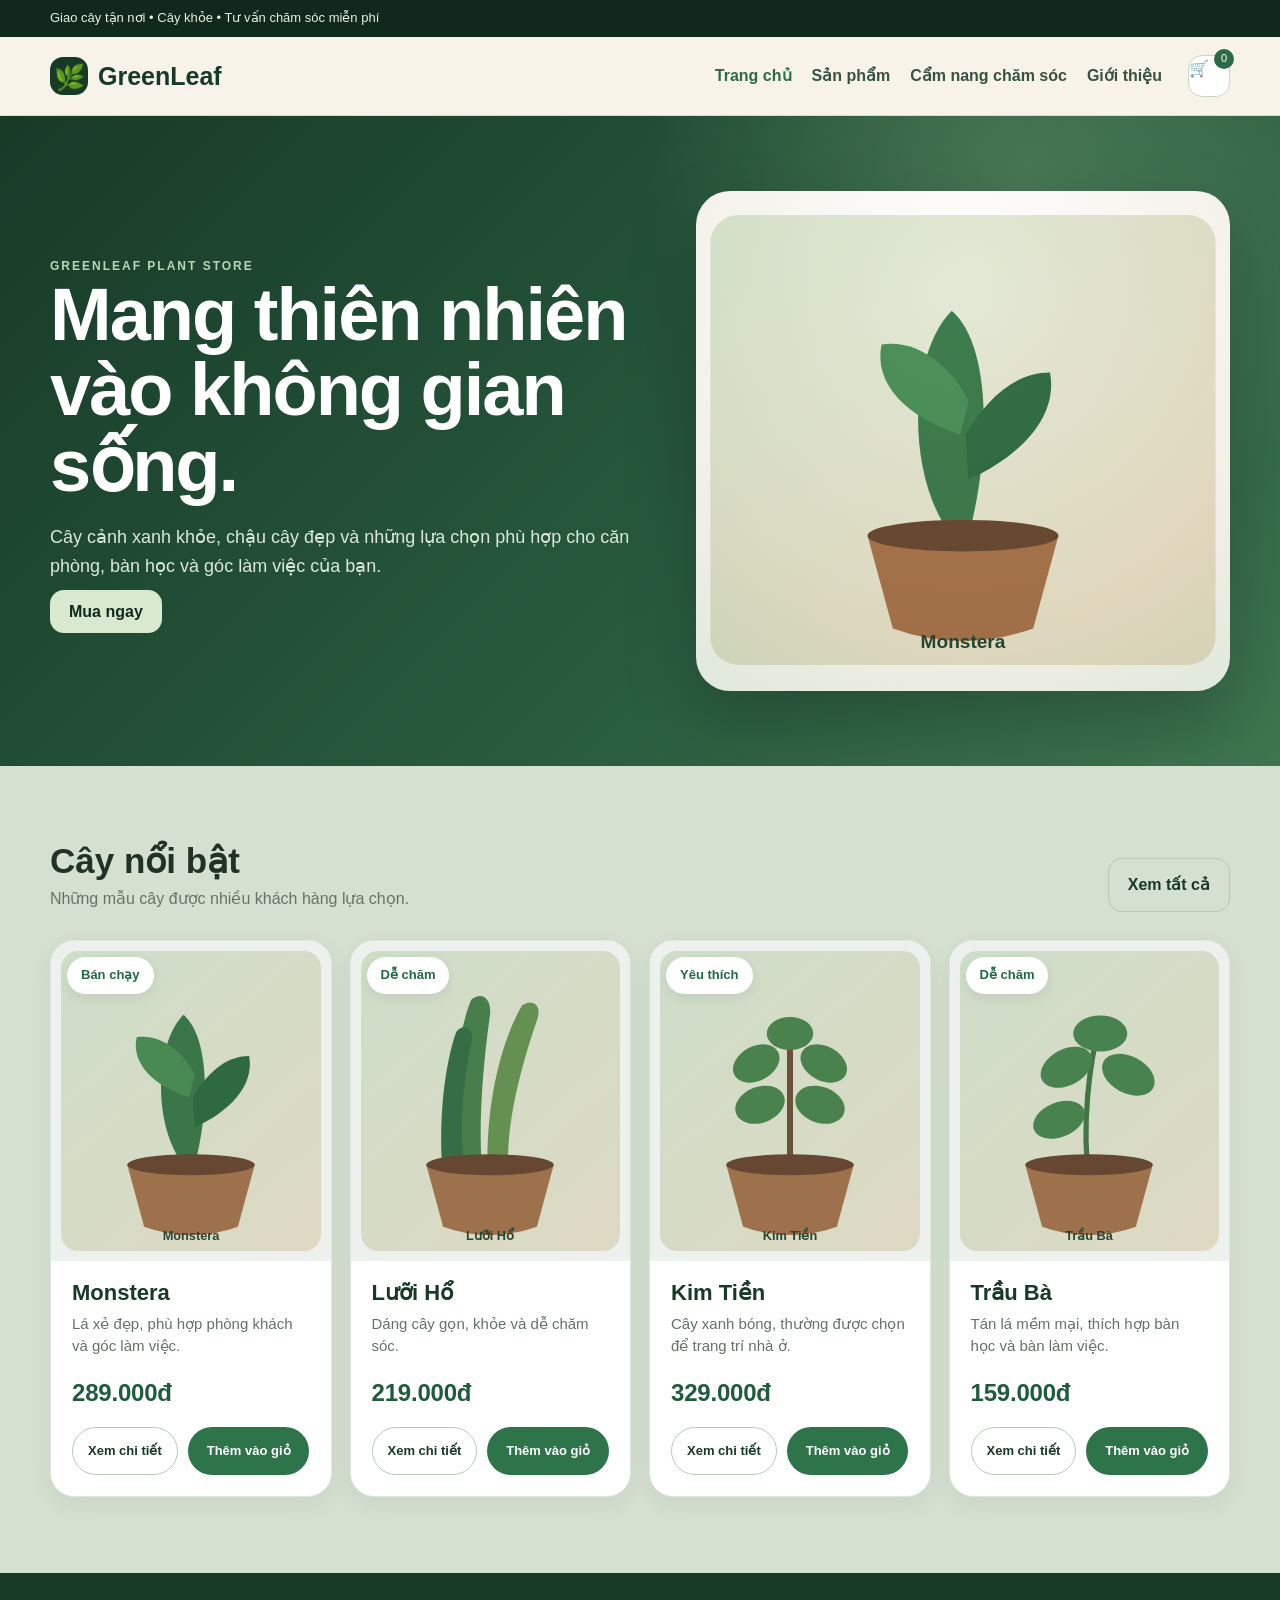
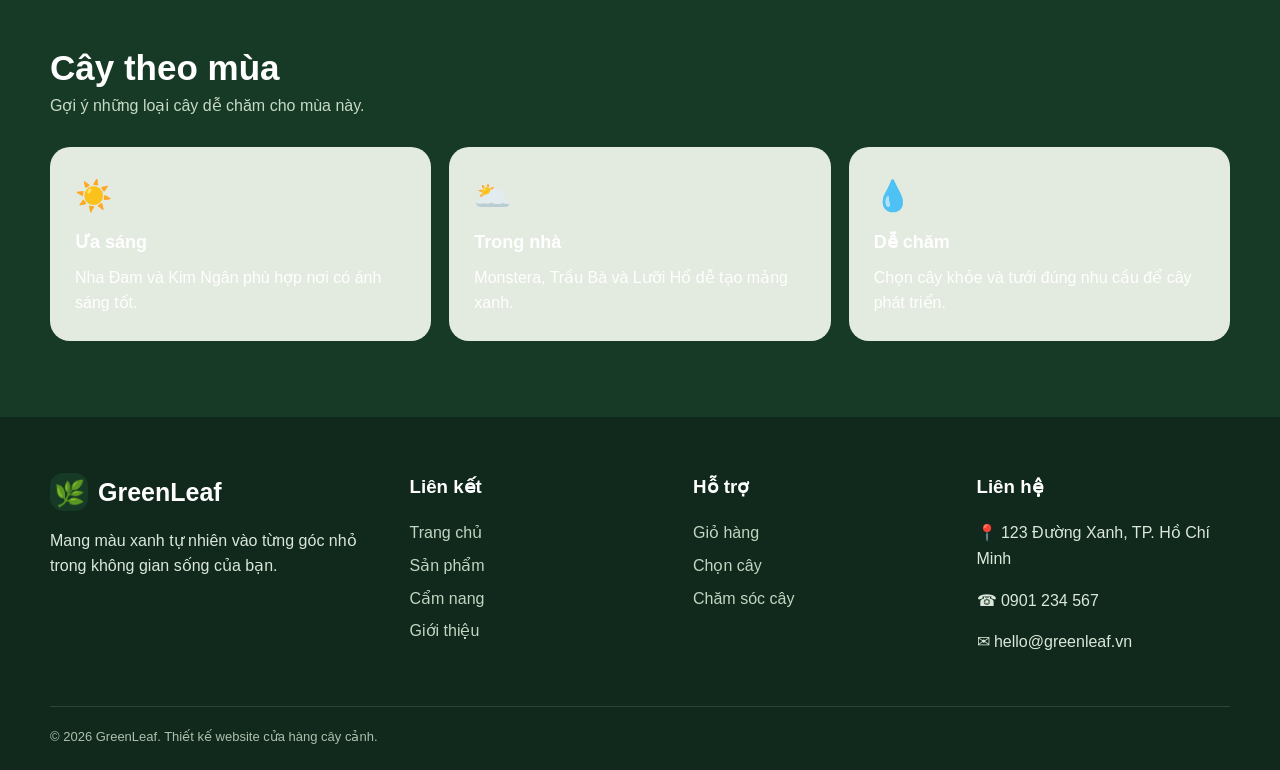
==== index.html @ fde9c6db "version1" ====
<!DOCTYPE html>
<html lang="vi">
<head>
    <meta charset="UTF-8">
    <meta name="viewport" content="width=device-width, initial-scale=1.0">
    <title>GreenLeaf - Mang thiên nhiên vào không gian sống</title>
    <link rel="stylesheet" href="style.css">
</head>

<body>

    <div class="topbar">
        <div class="container">
            Giao cây tận nơi • Cây khỏe • Tư vấn chăm sóc miễn phí
        </div>
    </div>

    <header>
        <div class="container nav">
            <a class="logo" href="index.html">
                <span class="logo-mark">🌿</span>
                GreenLeaf
            </a>

            <nav class="nav-links" id="navLinks">
                <a class="active" href="index.html">Trang chủ</a><a class="" href="products.html">Sản phẩm</a><a class="" href="guide.html">Cẩm nang chăm sóc</a><a class="" href="about.html">Giới thiệu</a>
            </nav>

            <div class="nav-actions">
                <a class="cart-btn" href="cart.html" aria-label="Giỏ hàng">
                    🛒
                    <span class="cart-count">0</span>
                </a>

                <button
                    class="icon-btn mobile-menu"
                    id="mobileMenu"
                    aria-label="Mở menu"
                >
                    ☰
                </button>
            </div>
        </div>
    </header>
    

<section class="hero">
    <div class="container hero-grid">
        <div>
            <div class="eyebrow">GreenLeaf Plant Store</div>

            <h1>
                Mang thiên nhiên
                vào không gian sống.
            </h1>

            <p>
                Cây cảnh xanh khỏe, chậu cây đẹp và những lựa chọn
                phù hợp cho căn phòng, bàn học và góc làm việc của bạn.
            </p>

            <a class="btn btn-primary" href="products.html">
                Mua ngay
            </a>
        </div>

        <div class="hero-photo">
            <img
                src="https://commons.wikimedia.org/wiki/Special:Redirect/file/Monstera_deliciosa_(23516285899).jpg"
                alt="Cây Monstera"
                onerror="this.onerror=null;this.src='images/monstera.svg';"
            >
        </div>
    </div>
</section>

<section class="section">
    <div class="container">
        <div class="section-title">
            <div>
                <h2>Cây nổi bật</h2>
                <p>Những mẫu cây được nhiều khách hàng lựa chọn.</p>
            </div>

            <a class="btn btn-outline" href="products.html">
                Xem tất cả
            </a>
        </div>

        <div class="product-grid" id="homeProducts"></div>
    </div>
</section>

<section class="section section-dark">
    <div class="container">
        <div class="section-title">
            <div>
                <h2>Cây theo mùa</h2>
                <p>Gợi ý những loại cây dễ chăm cho mùa này.</p>
            </div>
        </div>

        <div class="features">
            <div class="feature">
                <div style="font-size:30px;">☀️</div>
                <strong>Ưa sáng</strong>
                <span>
                    Nha Đam và Kim Ngân phù hợp nơi có ánh sáng tốt.
                </span>
            </div>

            <div class="feature">
                <div style="font-size:30px;">🌥️</div>
                <strong>Trong nhà</strong>
                <span>
                    Monstera, Trầu Bà và Lưỡi Hổ dễ tạo mảng xanh.
                </span>
            </div>

            <div class="feature">
                <div style="font-size:30px;">💧</div>
                <strong>Dễ chăm</strong>
                <span>
                    Chọn cây khỏe và tưới đúng nhu cầu để cây phát triển.
                </span>
            </div>
        </div>
    </div>
</section>


    <footer>
        <div class="container">
            <div class="footer-grid">
                <div>
                    <div class="logo" style="color:white;">
                        <span class="logo-mark">🌿</span>
                        GreenLeaf
                    </div>

                    <p>
                        Mang màu xanh tự nhiên vào từng góc nhỏ
                        trong không gian sống của bạn.
                    </p>
                </div>

                <div>
                    <h3>Liên kết</h3>
                    <a href="index.html">Trang chủ</a>
                    <a href="products.html">Sản phẩm</a>
                    <a href="guide.html">Cẩm nang</a>
                    <a href="about.html">Giới thiệu</a>
                </div>

                <div>
                    <h3>Hỗ trợ</h3>
                    <a href="cart.html">Giỏ hàng</a>
                    <a href="products.html">Chọn cây</a>
                    <a href="guide.html">Chăm sóc cây</a>
                </div>

                <div>
                    <h3>Liên hệ</h3>
                    <p>📍 123 Đường Xanh, TP. Hồ Chí Minh</p>
                    <p>☎ 0901 234 567</p>
                    <p>✉ hello@greenleaf.vn</p>
                </div>
            </div>

            <div class="copyright">
                © 2026 GreenLeaf. Thiết kế website cửa hàng cây cảnh.
            </div>
        </div>
    </footer>
    

<script src="script.js"></script>

<script>
    // Trang chủ chỉ hiển thị 4 sản phẩm nổi bật.
    document.addEventListener("DOMContentLoaded", () => {
        renderProducts(PRODUCTS.slice(0, 4), "homeProducts");
    });
</script>
</body>
</html>
---- style.css ----
/* ============================================================
   GREENLEAF - CSS
   Giao diện xanh đậm hơn, không còn nền quá nhạt.
   ============================================================ */

:root {
    --green-950: #10291c;
    --green-900: #173a27;
    --green-800: #205238;
    --green-700: #2d6a46;
    --green-500: #5f9f6e;
    --green-300: #a9c9a8;
    --cream: #f0e7d5;
    --cream-2: #e4d7c0;
    --paper: #f8f4eb;
    --text: #203126;
    --muted: #657466;
    --white: #ffffff;
    --danger: #a84b43;
    --shadow: 0 18px 45px rgba(16, 41, 28, .15);
    --radius: 22px;
}

* {
    box-sizing: border-box;
}

html {
    scroll-behavior: smooth;
}

body {
    margin: 0;
    font-family: Inter, Arial, sans-serif;
    color: var(--text);
    background: #d5e0d0;
    line-height: 1.6;
}

a {
    color: inherit;
    text-decoration: none;
}

img {
    display: block;
    width: 100%;
}

button,
input,
select {
    font: inherit;
}

.container {
    width: min(1180px, calc(100% - 36px));
    margin: 0 auto;
}

.topbar {
    background: var(--green-950);
    color: #e7f0e4;
    font-size: 13px;
    padding: 8px 0;
}

header {
    position: sticky;
    top: 0;
    z-index: 20;
    background: rgba(248, 244, 235, .96);
    backdrop-filter: blur(12px);
    border-bottom: 1px solid rgba(32, 81, 56, .14);
}

.nav {
    min-height: 78px;
    display: flex;
    align-items: center;
    gap: 26px;
}

.logo {
    display: flex;
    align-items: center;
    gap: 10px;
    font-size: 25px;
    font-weight: 900;
    color: var(--green-900);
    white-space: nowrap;
}

.logo-mark {
    width: 38px;
    height: 38px;
    display: grid;
    place-items: center;
    border-radius: 13px;
    background: var(--green-900);
    color: #dcebd8;
}

.nav-links {
    display: flex;
    align-items: center;
    gap: 20px;
    margin-left: auto;
}

.nav-links a {
    font-weight: 700;
    color: #37523f;
}

.nav-links a:hover,
.nav-links a.active {
    color: var(--green-700);
}

.nav-actions {
    display: flex;
    align-items: center;
    gap: 9px;
}

.icon-btn,
.cart-btn {
    border: 1px solid #c9d4c7;
    background: #fff;
    border-radius: 14px;
    min-width: 42px;
    height: 42px;
    cursor: pointer;
}

.cart-btn {
    position: relative;
}

.cart-count {
    position: absolute;
    right: -5px;
    top: -7px;
    min-width: 20px;
    height: 20px;
    border-radius: 20px;
    background: var(--green-700);
    color: #fff;
    font-size: 11px;
    display: grid;
    place-items: center;
}

.mobile-menu {
    display: none;
}

.hero {
    background:
        radial-gradient(circle at 80% 10%, rgba(134, 177, 130, .35), transparent 32%),
        linear-gradient(135deg, #173a27, #285b3e 60%, #3f7650);
    color: white;
    padding: 75px 0;
    overflow: hidden;
}

.hero-grid {
    display: grid;
    grid-template-columns: 1.05fr .95fr;
    gap: 55px;
    align-items: center;
}

.hero h1 {
    font-size: clamp(42px, 6vw, 74px);
    line-height: 1.02;
    margin: 0 0 20px;
    letter-spacing: -2px;
}

.hero p {
    color: #dce9d9;
    font-size: 18px;
    max-width: 600px;
}

.eyebrow {
    color: #b9d7b8;
    text-transform: uppercase;
    font-size: 12px;
    font-weight: 900;
    letter-spacing: 2px;
}

.btn {
    border: 0;
    border-radius: 14px;
    padding: 13px 19px;
    cursor: pointer;
    font-weight: 850;
    transition: .2s ease;
}

.btn:hover {
    transform: translateY(-2px);
}

.btn-primary {
    background: #d8e9cf;
    color: var(--green-950);
}

.btn-dark {
    background: var(--green-900);
    color: white;
}

.btn-light {
    background: white;
    color: var(--green-900);
}

.btn-outline {
    background: transparent;
    color: var(--green-900);
    border: 1px solid #b9c9b9;
}

.hero-photo {
    min-height: 500px;
    border-radius: 34px;
    background: #f2f0e9;
    padding: 14px;
    box-shadow: 0 30px 70px rgba(0, 0, 0, .22);
}

.hero-photo img {
    height: 100%;
    min-height: 470px;
    object-fit: cover;
    border-radius: 25px;
}

.section {
    padding: 76px 0;
}

.section-dark {
    background: var(--green-900);
    color: white;
}

.section-title {
    display: flex;
    justify-content: space-between;
    gap: 20px;
    align-items: end;
    margin-bottom: 28px;
}

.section-title h2 {
    margin: 0;
    font-size: 35px;
    line-height: 1.1;
}

.section-title p {
    margin: 6px 0 0;
    color: var(--muted);
}

.section-dark .section-title p {
    color: #c7dac5;
}

.product-grid {
    display: grid;
    grid-template-columns: repeat(4, 1fr);
    gap: 18px;
}

.product-card {
    background: var(--paper);
    border: 1px solid rgba(32, 81, 56, .12);
    border-radius: var(--radius);
    overflow: hidden;
    box-shadow: 0 10px 28px rgba(24, 58, 39, .08);
    transition: .2s ease;
}

.product-card:hover {
    transform: translateY(-5px);
    box-shadow: var(--shadow);
}

.product-image {
    aspect-ratio: 1 / 1;
    background: #e2e9df;
    overflow: hidden;
}

.product-image img {
    height: 100%;
    object-fit: cover;
}

.product-body {
    padding: 18px;
}

.tag {
    display: inline-flex;
    padding: 5px 9px;
    border-radius: 99px;
    background: #dce9d8;
    color: var(--green-800);
    font-size: 12px;
    font-weight: 800;
}

.product-body h3 {
    margin: 10px 0 4px;
    font-size: 20px;
}

.product-body p {
    color: var(--muted);
    margin: 0 0 14px;
    font-size: 14px;
}

.price {
    font-weight: 900;
    color: var(--green-800);
    font-size: 18px;
}

.card-actions {
    display: flex;
    gap: 8px;
    margin-top: 14px;
}

.card-actions .btn {
    flex: 1;
}

.features {
    display: grid;
    grid-template-columns: repeat(3, 1fr);
    gap: 18px;
}

.feature {
    background: #e3eadf;
    border-radius: 20px;
    padding: 25px;
}

.feature strong {
    display: block;
    margin: 8px 0;
    font-size: 18px;
}

.page-hero {
    background: linear-gradient(135deg, #173a27, #2f6745);
    color: white;
    padding: 60px 0;
}

.page-hero h1 {
    font-size: 48px;
    margin: 0 0 10px;
}

.page-hero p {
    color: #d6e6d3;
}

.filters {
    background: var(--paper);
    border-radius: 20px;
    padding: 18px;
    display: flex;
    gap: 12px;
    flex-wrap: wrap;
    margin-bottom: 28px;
    box-shadow: 0 10px 28px rgba(16, 41, 28, .08);
}

.filter-btn,
.price-select {
    border: 1px solid #c4d0c2;
    background: #fff;
    color: var(--green-900);
    padding: 10px 13px;
    border-radius: 12px;
    cursor: pointer;
    font-weight: 750;
}

.filter-btn.active,
.filter-btn:hover {
    background: var(--green-900);
    color: white;
    border-color: var(--green-900);
}

.search-box {
    display: flex;
    gap: 10px;
    background: white;
    border: 1px solid #c4d0c2;
    border-radius: 13px;
    padding: 4px 8px;
    margin-left: auto;
}

.search-box input {
    border: 0;
    outline: 0;
    width: 190px;
}

.detail {
    display: grid;
    grid-template-columns: 1fr 1fr;
    gap: 50px;
    align-items: start;
}

.detail-photo {
    background: var(--paper);
    border-radius: 28px;
    padding: 15px;
}

.detail-photo img {
    aspect-ratio: 1 / 1;
    object-fit: cover;
    border-radius: 20px;
}

.detail-info h1 {
    font-size: 48px;
    margin: 8px 0;
}

.detail-price {
    color: var(--green-700);
    font-size: 28px;
    font-weight: 900;
    margin: 15px 0;
}

.detail-box {
    background: #e3eadf;
    padding: 20px;
    border-radius: 18px;
    margin: 20px 0;
}

.quantity {
    display: flex;
    align-items: center;
    gap: 10px;
    margin: 20px 0;
}

.quantity button {
    width: 40px;
    height: 40px;
    border: 0;
    background: var(--green-900);
    color: white;
    border-radius: 10px;
    cursor: pointer;
}

.quantity span {
    min-width: 35px;
    text-align: center;
    font-weight: 900;
}

.article-grid {
    display: grid;
    grid-template-columns: repeat(3, 1fr);
    gap: 20px;
}

.article {
    background: var(--paper);
    border-radius: 22px;
    overflow: hidden;
    box-shadow: 0 10px 28px rgba(16, 41, 28, .08);
}

.article img {
    aspect-ratio: 16 / 10;
    object-fit: cover;
}

.article-body {
    padding: 20px;
}

.article-body h3 {
    margin: 0 0 7px;
}

.cart-layout {
    display: grid;
    grid-template-columns: 1.4fr .6fr;
    gap: 24px;
}

.cart-list,
.summary,
.about-card {
    background: var(--paper);
    border-radius: 22px;
    padding: 22px;
    box-shadow: 0 10px 28px rgba(16, 41, 28, .08);
}

.cart-item {
    display: grid;
    grid-template-columns: 90px 1fr auto;
    gap: 15px;
    align-items: center;
    padding: 14px 0;
    border-bottom: 1px solid #d8dfd5;
}

.cart-item img {
    width: 90px;
    height: 90px;
    object-fit: cover;
    border-radius: 14px;
}

.cart-controls {
    display: flex;
    align-items: center;
    gap: 7px;
}

.cart-controls button {
    width: 30px;
    height: 30px;
    border: 0;
    border-radius: 8px;
    background: #dce8d8;
    cursor: pointer;
}

.remove {
    color: var(--danger);
    background: transparent;
    border: 0;
    cursor: pointer;
    font-weight: 800;
}

.summary h2 {
    margin-top: 0;
}

.total {
    display: flex;
    justify-content: space-between;
    padding: 17px 0;
    border-top: 1px solid #d8dfd5;
    margin-top: 18px;
    font-size: 21px;
    font-weight: 900;
}

.about-grid {
    display: grid;
    grid-template-columns: 1fr 1fr;
    gap: 24px;
}

.about-card h2 {
    color: var(--green-800);
}

footer {
    background: var(--green-950);
    color: #dbe8d9;
    padding: 55px 0 22px;
}

.footer-grid {
    display: grid;
    grid-template-columns: 1.3fr 1fr 1fr 1fr;
    gap: 30px;
}

footer h3 {
    color: white;
    margin-top: 0;
}

footer a {
    display: block;
    color: #c3d5c1;
    margin: 7px 0;
}

.copyright {
    border-top: 1px solid rgba(255,255,255,.12);
    margin-top: 35px;
    padding-top: 20px;
    color: #aebfad;
    font-size: 13px;
}

.empty {
    text-align: center;
    padding: 50px 20px;
    background: var(--paper);
    border-radius: 20px;
}

.notice {
    background: #fff4d6;
    color: #6f5a28;
    border: 1px solid #e8d7a8;
    border-radius: 14px;
    padding: 12px 15px;
    margin-bottom: 18px;
}

@media (max-width: 950px) {
    .nav-links {
        display: none;
    }

    .mobile-menu {
        display: block;
        margin-left: auto;
    }

    .nav-links.open {
        display: flex;
        position: absolute;
        top: 78px;
        left: 0;
        right: 0;
        padding: 20px;
        background: var(--paper);
        flex-direction: column;
        align-items: flex-start;
        box-shadow: var(--shadow);
    }

    .hero-grid,
    .detail,
    .cart-layout,
    .about-grid {
        grid-template-columns: 1fr;
    }

    .product-grid {
        grid-template-columns: repeat(2, 1fr);
    }

    .article-grid {
        grid-template-columns: 1fr 1fr;
    }

    .footer-grid {
        grid-template-columns: 1fr 1fr;
    }
}

@media (max-width: 600px) {
    .container {
        width: min(100% - 24px, 1180px);
    }

    .hero {
        padding: 50px 0;
    }

    .hero-photo {
        min-height: 330px;
    }

    .hero-photo img {
        min-height: 300px;
    }

    .product-grid,
    .features,
    .article-grid {
        grid-template-columns: 1fr;
    }

    .section {
        padding: 52px 0;
    }

    .page-hero h1 {
        font-size: 38px;
    }

    .detail-info h1 {
        font-size: 38px;
    }

    .search-box {
        margin-left: 0;
        width: 100%;
    }

    .search-box input {
        width: 100%;
    }

    .footer-grid {
        grid-template-columns: 1fr;
    }

    .cart-item {
        grid-template-columns: 70px 1fr;
    }

    .cart-item > .cart-price {
        grid-column: 2;
    }
}


/* ============================================================
   BẢN CẬP NHẬT HÌNH ẢNH SẢN PHẨM
   Ảnh thật chiếm diện tích lớn, card sạch và giống shop cây.
   ============================================================ */

.product-card {
    background: #fbf8f0;
    border: 1px solid rgba(23, 58, 39, .13);
    box-shadow: 0 12px 30px rgba(16, 41, 28, .12);
}

.product-image {
    position: relative;
    aspect-ratio: 4 / 4.25;
    padding: 10px;
    background:
        radial-gradient(circle at 50% 25%, #ffffff 0, #f2eee4 68%, #e0e5d9 100%);
}

.product-image img {
    width: 100%;
    height: 100%;
    object-fit: contain;
    object-position: center;
    border-radius: 17px;
    mix-blend-mode: multiply;
    transition: transform .35s ease;
}

.product-card:hover .product-image img {
    transform: scale(1.045);
}

.product-body {
    padding: 19px 20px 21px;
}

.product-body h3 {
    color: #173a27;
    font-size: 21px;
    margin-top: 11px;
    margin-bottom: 5px;
}

.product-body p {
    min-height: 45px;
    color: #667568;
}

.price {
    font-size: 20px;
    color: #245d3c;
}

.card-actions .btn {
    padding: 11px 10px;
    font-size: 13px;
}

.hero-photo {
    background:
        radial-gradient(circle at 50% 20%, #ffffff 0, #f1eee5 72%, #dfe8db 100%);
}

.hero-photo img {
    object-fit: contain;
    mix-blend-mode: multiply;
}

.detail-photo {
    background:
        radial-gradient(circle at 50% 20%, #ffffff 0, #f1eee5 72%, #dfe8db 100%);
}

.detail-photo img {
    object-fit: contain;
    mix-blend-mode: multiply;
}

/* Tên cây và giá luôn nổi bật */
.product-body h3 a {
    color: #173a27;
}

.product-body h3 a:hover {
    color: #3b7b52;
}


/* ============================================================
   CARD SẢN PHẨM - phong cách giống mẫu người dùng gửi
   ============================================================ */

.product-card {
    background: #ffffff;
    border: 1px solid #dfe6de;
    border-radius: 24px;
    overflow: hidden;
    box-shadow: 0 7px 22px rgba(27, 61, 42, .07);
    transition: transform .22s ease, box-shadow .22s ease;
}

.product-card:hover {
    transform: translateY(-5px);
    box-shadow: 0 16px 34px rgba(27, 61, 42, .13);
}

.product-visual {
    position: relative;
    height: 320px;
    padding: 0;
    background: #edf1ed;
    overflow: hidden;
}

.product-image {
    display: block;
    width: 100%;
    height: 100%;
    background: #edf1ed;
}

.product-image img {
    display: block;
    width: 100%;
    height: 100%;
    object-fit: cover;
    object-position: center;
    transition: transform .35s ease;
}

.product-card:hover .product-image img {
    transform: scale(1.035);
}

.product-badge {
    position: absolute;
    top: 16px;
    left: 16px;
    z-index: 3;
    padding: 8px 14px;
    border-radius: 999px;
    background: rgba(255, 255, 255, .96);
    color: #216a45;
    font-size: 13px;
    font-weight: 800;
    box-shadow: 0 4px 12px rgba(20, 50, 35, .08);
}

.product-body {
    padding: 19px 21px 21px;
}

.product-body h3 {
    margin: 0 0 7px;
    font-size: 22px;
    line-height: 1.2;
}

.product-body h3 a {
    color: #173a27;
    text-decoration: none;
}

.product-body p {
    color: #647269;
    margin: 0 0 18px;
    font-size: 15px;
    line-height: 1.42;
    min-height: 43px;
}

.price {
    margin-bottom: 2px;
    font-weight: 900;
    color: #205c3b;
    font-size: 24px;
    letter-spacing: -.2px;
}

.card-actions {
    display: grid;
    grid-template-columns: 1fr 1.15fr;
    gap: 9px;
    margin-top: 14px;
}

.card-actions .btn {
    min-height: 48px;
    border-radius: 999px;
    font-weight: 800;
}

.card-actions .btn-dark {
    background: #2d744a;
    border-color: #2d744a;
}

.card-actions .btn-dark:hover {
    background: #235f3c;
    border-color: #235f3c;
}

/* Trên điện thoại ảnh vẫn lớn nhưng không chiếm toàn màn hình */
@media (max-width: 700px) {
    .product-visual {
        height: 285px;
    }

    .product-body h3 {
        font-size: 20px;
    }

    .price {
        font-size: 22px;
    }

    .card-actions {
        grid-template-columns: 1fr;
    }
}

/* ===== CẨM NANG CHĂM SÓC - BẢN CĂN CHỈNH ===== */
.guide-grid,
.articles-grid {
    display: grid;
    grid-template-columns: repeat(3, minmax(0, 1fr));
    gap: 24px;
    align-items: stretch;
}

.guide-card,
.article-card {
    display: flex;
    flex-direction: column;
    min-width: 0;
    height: 100%;
    overflow: hidden;
    border-radius: 24px;
    background: #fbf8ef;
    border: 1px solid rgba(23, 58, 39, .12);
    box-shadow: 0 12px 28px rgba(23, 58, 39, .10);
}

.guide-card img,
.article-card img,
.guide-card .article-image,
.article-card .article-image {
    width: 100%;
    height: 245px;
    object-fit: cover;
    display: block;
}

.guide-card .card-content,
.article-card .card-content,
.guide-card .article-body,
.article-card .article-body {
    display: flex;
    flex: 1;
    flex-direction: column;
    padding: 24px;
}

.guide-card h3,
.article-card h3 {
    margin: 0 0 12px;
    color: #173a27;
    font-size: 22px;
    line-height: 1.35;
    font-weight: 750;
}

.guide-card p,
.article-card p {
    margin: 0;
    color: #405247;
    font-size: 16px;
    line-height: 1.7;
}

.guide-card .btn,
.article-card .btn {
    margin-top: auto;
    align-self: flex-start;
    min-width: 126px;
    min-height: 48px;
    padding: 10px 18px;
    display: inline-flex;
    align-items: center;
    justify-content: center;
    text-align: center;
    white-space: normal;
    line-height: 1.2;
    border-radius: 999px;
}

@media (max-width: 900px) {
    .guide-grid,
    .articles-grid {
        grid-template-columns: repeat(2, minmax(0, 1fr));
    }
}

@media (max-width: 600px) {
    .guide-grid,
    .articles-grid {
        grid-template-columns: 1fr;
    }

    .guide-card img,
    .article-card img,
    .guide-card .article-image,
    .article-card .article-image {
        height: 220px;
    }

    .guide-card h3,
    .article-card h3 {
        font-size: 20px;
    }
}

/* ===== NÚT XEM CHI TIẾT: KHÔNG BỊ VỠ CHỮ ===== */
.product-card .card-actions {
    display: grid;
    grid-template-columns: minmax(0, 1fr);
    gap: 10px;
}

.product-card .card-actions .btn {
    width: 100%;
    min-height: 48px;
    padding: 10px 14px;
    white-space: normal;
    line-height: 1.25;
    text-align: center;
    display: flex;
    align-items: center;
    justify-content: center;
    border-radius: 999px;
}

@media (min-width: 520px) {
    .product-card .card-actions {
        grid-template-columns: 1fr 1.15fr;
    }
}

/* ===== CỬA SỔ NHẬP THÔNG TIN THANH TOÁN ===== */
.checkout-overlay {
    position: fixed;
    inset: 0;
    z-index: 9999;
    display: none;
    align-items: center;
    justify-content: center;
    padding: 20px;
    background: rgba(9, 30, 19, .62);
    backdrop-filter: blur(5px);
}

.checkout-overlay.active {
    display: flex;
}

.checkout-modal {
    width: min(560px, 100%);
    max-height: min(90vh, 760px);
    overflow-y: auto;
    padding: 28px;
    border-radius: 26px;
    background: #fbf8ef;
    box-shadow: 0 24px 70px rgba(0,0,0,.28);
    animation: checkoutIn .2s ease-out;
}

@keyframes checkoutIn {
    from { opacity: 0; transform: translateY(12px) scale(.98); }
    to { opacity: 1; transform: translateY(0) scale(1); }
}

.checkout-header {
    display: flex;
    align-items: flex-start;
    justify-content: space-between;
    gap: 16px;
    margin-bottom: 22px;
}

.checkout-header h2 {
    margin: 0;
    color: #173a27;
    font-size: 28px;
}

.checkout-header p {
    margin: 6px 0 0;
    color: #627166;
}

.checkout-close {
    width: 40px;
    height: 40px;
    border: 0;
    border-radius: 50%;
    background: #e5eee2;
    color: #173a27;
    font-size: 23px;
    cursor: pointer;
}

.checkout-form {
    display: grid;
    gap: 15px;
}

.checkout-form label {
    display: grid;
    gap: 7px;
    color: #173a27;
    font-weight: 700;
}

.checkout-form input,
.checkout-form textarea,
.checkout-form select {
    width: 100%;
    box-sizing: border-box;
    padding: 13px 15px;
    border: 1px solid #cbd8ca;
    border-radius: 13px;
    background: white;
    color: #173a27;
    font: inherit;
    outline: none;
}

.checkout-form input:focus,
.checkout-form textarea:focus,
.checkout-form select:focus {
    border-color: #2e7048;
    box-shadow: 0 0 0 3px rgba(46,112,72,.12);
}

.checkout-form textarea {
    min-height: 90px;
    resize: vertical;
}

.checkout-total {
    display: flex;
    justify-content: space-between;
    gap: 15px;
    margin: 8px 0 4px;
    padding: 16px 0;
    border-top: 1px solid #d9e1d6;
    border-bottom: 1px solid #d9e1d6;
    font-size: 18px;
    font-weight: 800;
    color: #173a27;
}

.checkout-success {
    display: none;
    text-align: center;
    padding: 25px 10px 10px;
}

.checkout-success.active {
    display: block;
}

.checkout-success .success-icon {
    font-size: 52px;
    margin-bottom: 8px;
}

.checkout-success h3 {
    color: #173a27;
    margin: 0 0 8px;
    font-size: 25px;
}

.checkout-success p {
    color: #526257;
    line-height: 1.6;
}

body.modal-open {
    overflow: hidden;
}

/* ===== GreenLeaf: Cẩm nang chăm sóc đồng đều ===== */
.guide-grid, .articles-grid {
    display: grid;
    grid-template-columns: repeat(3, minmax(0, 1fr));
    gap: 24px;
    align-items: stretch;
}
.guide-card, .article-card {
    display: flex;
    flex-direction: column;
    height: 100%;
    overflow: hidden;
    border-radius: 24px;
    background: #fbf8ef;
    border: 1px solid rgba(23,58,39,.12);
    box-shadow: 0 12px 28px rgba(23,58,39,.10);
}
.guide-card img, .article-card img {
    width: 100%;
    height: 245px;
    object-fit: cover;
    display: block;
}
.guide-card .card-content, .article-card .card-content,
.guide-card .article-body, .article-card .article-body {
    display: flex;
    flex: 1;
    flex-direction: column;
    padding: 24px;
}
.guide-card h3, .article-card h3 {
    margin: 0 0 12px;
    color: #173a27;
    font-size: 21px;
    line-height: 1.35;
    font-weight: 750;
}
.guide-card p, .article-card p {
    margin: 0;
    color: #405247;
    font-size: 16px;
    line-height: 1.7;
}
.guide-card .btn, .article-card .btn {
    margin-top: auto;
    align-self: flex-start;
    min-width: 126px;
    min-height: 48px;
    padding: 10px 18px;
    display: inline-flex;
    align-items: center;
    justify-content: center;
    text-align: center;
    white-space: normal;
    line-height: 1.2;
    border-radius: 999px;
}

/* ===== Nút Xem chi tiết / Thêm vào giỏ vừa card ===== */
.product-card .card-actions {
    display: grid;
    grid-template-columns: 1fr;
    gap: 10px;
}
.product-card .card-actions .btn {
    width: 100%;
    min-height: 48px;
    padding: 10px 14px;
    white-space: normal;
    line-height: 1.25;
    display: flex;
    align-items: center;
    justify-content: center;
    text-align: center;
    border-radius: 999px;
}
@media (min-width: 520px) {
    .product-card .card-actions {
        grid-template-columns: 1fr 1.15fr;
    }
}

/* ===== Modal nhập thông tin thanh toán ===== */
.checkout-overlay {
    position: fixed;
    inset: 0;
    z-index: 9999;
    display: none;
    align-items: center;
    justify-content: center;
    padding: 20px;
    background: rgba(9,30,19,.62);
    backdrop-filter: blur(5px);
}
.checkout-overlay.active { display: flex; }
.checkout-modal {
    width: min(560px, 100%);
    max-height: 90vh;
    overflow-y: auto;
    padding: 28px;
    border-radius: 26px;
    background: #fbf8ef;
    box-shadow: 0 24px 70px rgba(0,0,0,.28);
}
.checkout-header {
    display: flex;
    align-items: flex-start;
    justify-content: space-between;
    gap: 16px;
    margin-bottom: 22px;
}
.checkout-header h2 {
    margin: 0;
    color: #173a27;
    font-size: 28px;
}
.checkout-header p {
    margin: 6px 0 0;
    color: #627166;
}
.checkout-close {
    width: 40px;
    height: 40px;
    border: 0;
    border-radius: 50%;
    background: #e5eee2;
    color: #173a27;
    font-size: 23px;
    cursor: pointer;
}
.checkout-form {
    display: grid;
    gap: 15px;
}
.checkout-form label {
    display: grid;
    gap: 7px;
    color: #173a27;
    font-weight: 700;
}
.checkout-form input, .checkout-form textarea, .checkout-form select {
    width: 100%;
    box-sizing: border-box;
    padding: 13px 15px;
    border: 1px solid #cbd8ca;
    border-radius: 13px;
    background: white;
    color: #173a27;
    font: inherit;
    outline: none;
}
.checkout-form input:focus, .checkout-form textarea:focus, .checkout-form select:focus {
    border-color: #2e7048;
    box-shadow: 0 0 0 3px rgba(46,112,72,.12);
}
.checkout-form textarea {
    min-height: 90px;
    resize: vertical;
}
.checkout-total {
    display: flex;
    justify-content: space-between;
    gap: 15px;
    padding: 16px 0;
    border-top: 1px solid #d9e1d6;
    border-bottom: 1px solid #d9e1d6;
    font-size: 18px;
    font-weight: 800;
    color: #173a27;
}
.checkout-success {
    display: none;
    text-align: center;
    padding: 25px 10px 10px;
}
.checkout-success.active { display: block; }
.checkout-success .success-icon { font-size: 52px; }
.checkout-success h3 {
    color: #173a27;
    margin: 8px 0;
    font-size: 25px;
}
.checkout-success p {
    color: #526257;
    line-height: 1.6;
}
body.modal-open { overflow: hidden; }

@media (max-width: 900px) {
    .guide-grid, .articles-grid { grid-template-columns: repeat(2, minmax(0,1fr)); }
}
@media (max-width: 600px) {
    .guide-grid, .articles-grid { grid-template-columns: 1fr; }
    .guide-card img, .article-card img { height: 220px; }
    .guide-card h3, .article-card h3 { font-size: 20px; }
}

/* ===== TRANG THANH TOÁN RIÊNG ===== */
.checkout-page-layout{display:grid;grid-template-columns:minmax(0,1.45fr) minmax(320px,.85fr);gap:28px;align-items:start}
.checkout-page-card,.checkout-summary{background:#fbf8ef;border:1px solid rgba(23,58,39,.13);border-radius:24px;padding:30px;box-shadow:0 14px 34px rgba(16,41,28,.12)}
.checkout-page-card h2,.checkout-summary h2{margin:0 0 8px;color:#173a27;font-size:25px}
.checkout-intro{margin:0 0 24px;color:#5c6c60;line-height:1.6}
.checkout-page-form{display:grid;gap:17px}
.checkout-page-form label{display:grid;gap:8px;color:#173a27;font-weight:700}
.checkout-page-form input,.checkout-page-form textarea,.checkout-page-form select{width:100%;box-sizing:border-box;padding:14px 16px;border:1px solid #cbd8ca;border-radius:14px;background:#fff;color:#173a27;font:inherit;outline:none}
.checkout-page-form input:focus,.checkout-page-form textarea:focus,.checkout-page-form select:focus{border-color:#2e7048;box-shadow:0 0 0 3px rgba(46,112,72,.13)}
.checkout-page-form textarea{min-height:105px;resize:vertical}
.checkout-submit{width:100%;min-height:52px;font-size:17px}
.checkout-summary{position:sticky;top:100px}
.checkout-order-list{display:grid;gap:14px;margin:22px 0}
.checkout-order-item{display:grid;grid-template-columns:68px 1fr auto;gap:12px;align-items:center;padding-bottom:14px;border-bottom:1px solid #dde5da}
.checkout-order-item img{width:68px;height:68px;object-fit:cover;border-radius:14px;background:#edf1e9}
.checkout-order-name{margin:0 0 5px;color:#173a27;font-weight:800}
.checkout-order-qty{color:#657469;font-size:14px}
.checkout-order-price{color:#245d3c;font-weight:800;white-space:nowrap}
.checkout-summary-line,.checkout-summary-total{display:flex;justify-content:space-between;gap:16px;padding:14px 0;color:#526257}
.checkout-summary-total{border-top:2px solid #d7e2d4;color:#173a27;font-size:19px;font-weight:800}
.checkout-page-success{display:none;text-align:center;padding:30px 10px}
.checkout-page-success.active{display:block}
.success-big-icon{font-size:60px}
.checkout-empty{padding:22px 0;color:#667568;text-align:center;line-height:1.6}
@media(max-width:900px){.checkout-page-layout{grid-template-columns:1fr}.checkout-summary{position:static}}
@media(max-width:560px){.checkout-page-card,.checkout-summary{padding:22px 18px;border-radius:20px}.checkout-order-item{grid-template-columns:58px 1fr}.checkout-order-item img{width:58px;height:58px}.checkout-order-price{grid-column:2}}
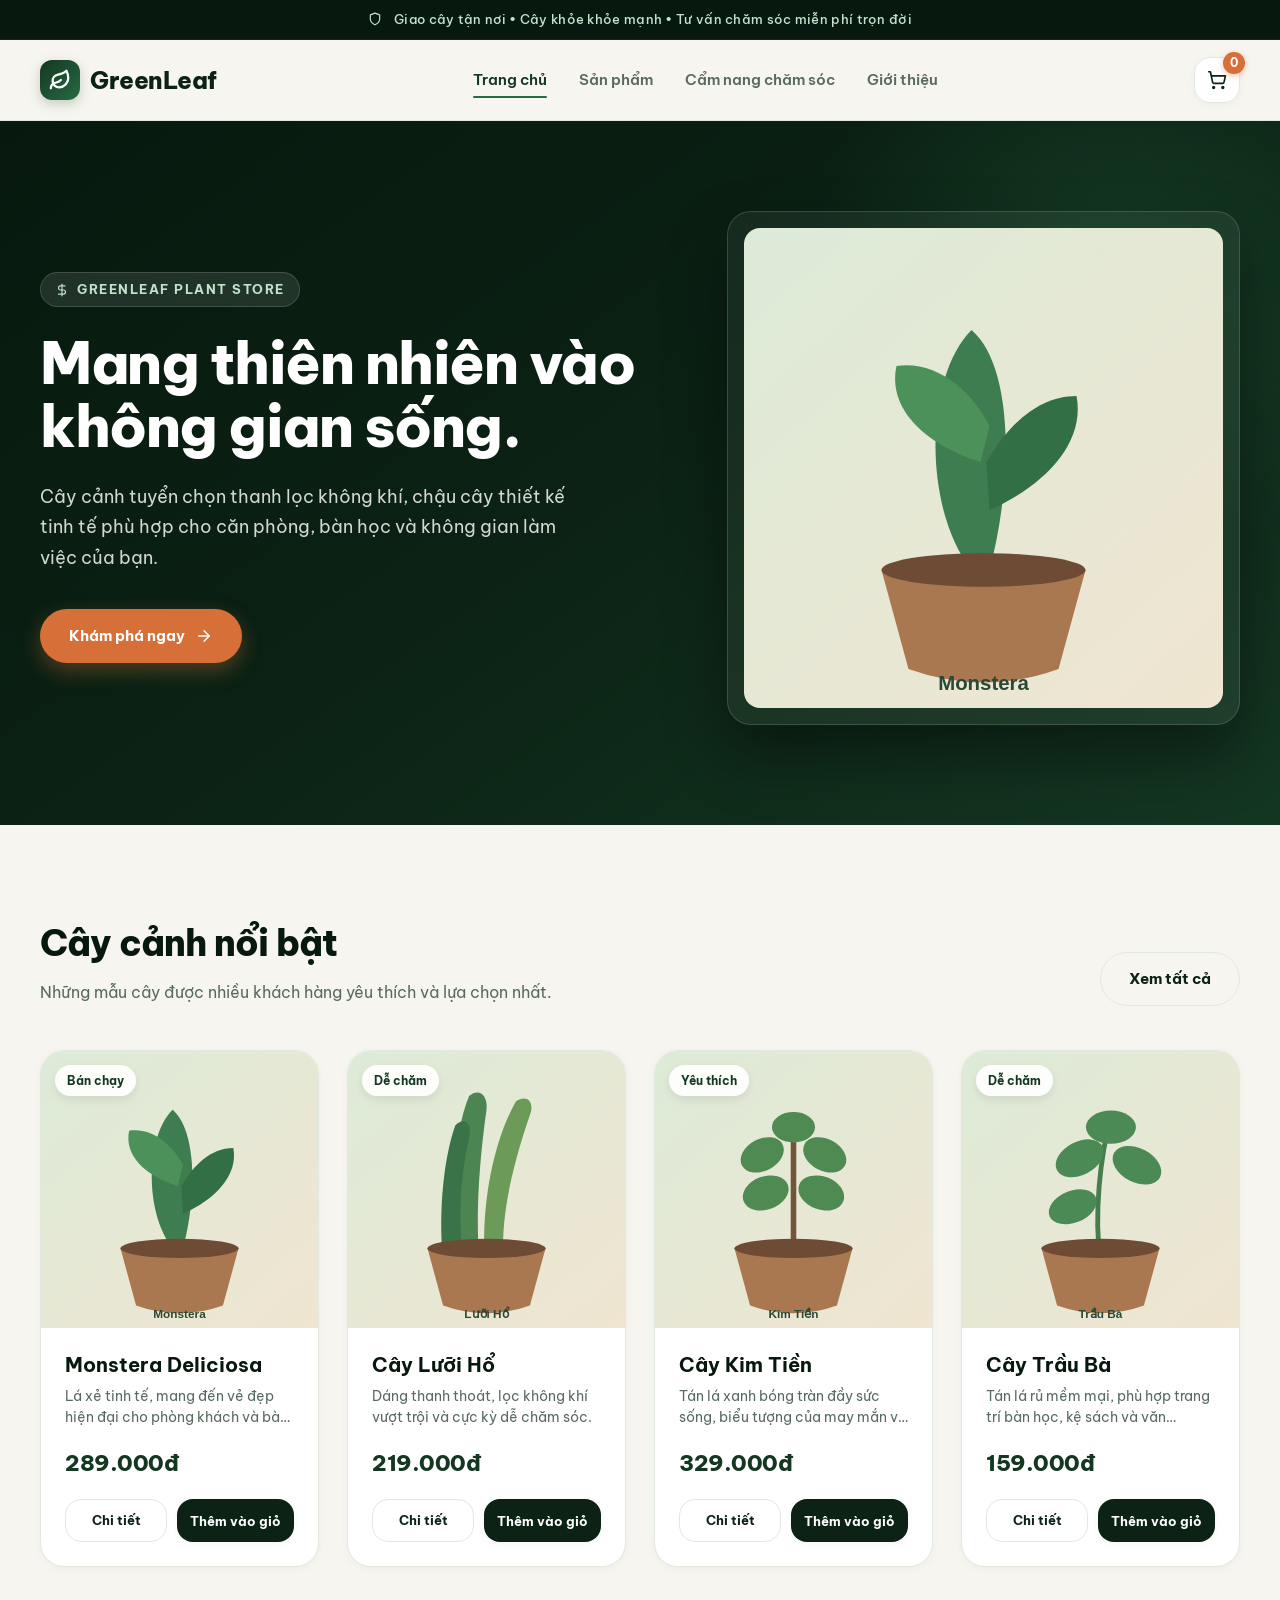
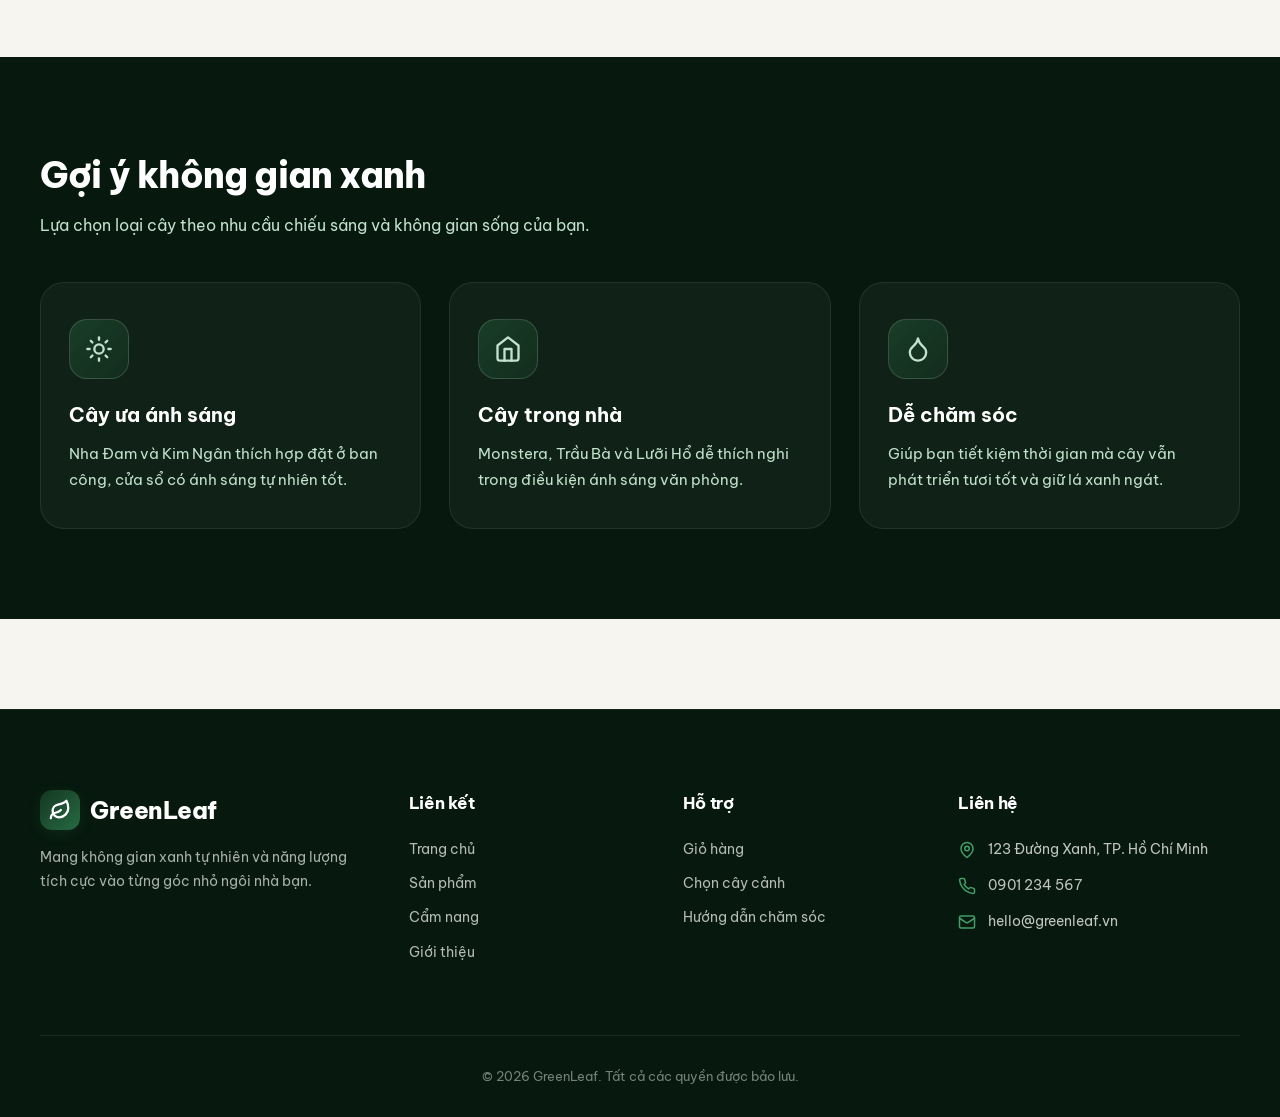
==== commit e37c2ed8: "version8" ====
--- a/index.html
+++ b/index.html
@@ -4,6 +4,9 @@
     <meta charset="UTF-8">
     <meta name="viewport" content="width=device-width, initial-scale=1.0">
     <title>GreenLeaf - Mang thiên nhiên vào không gian sống</title>
+    <link rel="preconnect" href="https://fonts.googleapis.com">
+    <link rel="preconnect" href="https://fonts.gstatic.com" crossorigin>
+    <link href="https://fonts.googleapis.com/css2?family=Be+Vietnam+Pro:wght@300;400;500;600;700;800&display=swap" rel="stylesheet">
     <link rel="stylesheet" href="style.css">
 </head>
 
@@ -11,137 +14,131 @@
 
     <div class="topbar">
         <div class="container">
-            Giao cây tận nơi • Cây khỏe • Tư vấn chăm sóc miễn phí
+            <svg width="14" height="14" viewBox="0 0 24 24" fill="none" stroke="currentColor" stroke-width="2" stroke-linecap="round" stroke-linejoin="round"><path d="M12 22s8-4 8-10V5l-8-3-8 3v7c0 6 8 10 8 10z"/></svg>
+            Giao cây tận nơi • Cây khỏe khỏe mạnh • Tư vấn chăm sóc miễn phí trọn đời
         </div>
     </div>
 
     <header>
         <div class="container nav">
             <a class="logo" href="index.html">
-                <span class="logo-mark">🌿</span>
+                <span class="logo-mark">
+                    <svg width="22" height="22" viewBox="0 0 24 24" fill="none" stroke="currentColor" stroke-width="2.5" stroke-linecap="round" stroke-linejoin="round"><path d="M11 20A7 7 0 0 1 9.8 6.1C15.5 5 17 4.48 19 2c1 2 2 4.18 2 8 0 5.5-4.78 10-10 10Z"/><path d="M2 21c0-3 1.85-5.36 5.08-6C9.5 14.52 12 13 13 12"/></svg>
+                </span>
                 GreenLeaf
             </a>
 
             <nav class="nav-links" id="navLinks">
-                <a class="active" href="index.html">Trang chủ</a><a class="" href="products.html">Sản phẩm</a><a class="" href="guide.html">Cẩm nang chăm sóc</a><a class="" href="about.html">Giới thiệu</a>
+                <a class="active" href="index.html">Trang chủ</a>
+                <a href="products.html">Sản phẩm</a>
+                <a href="guide.html">Cẩm nang chăm sóc</a>
+                <a href="about.html">Giới thiệu</a>
             </nav>
 
             <div class="nav-actions">
                 <a class="cart-btn" href="cart.html" aria-label="Giỏ hàng">
-                    🛒
+                    <svg width="20" height="20" viewBox="0 0 24 24" fill="none" stroke="currentColor" stroke-width="2" stroke-linecap="round" stroke-linejoin="round"><circle cx="8" cy="21" r="1"/><circle cx="19" cy="21" r="1"/><path d="M2.05 2.05h2l2.66 12.42a2 2 0 0 0 2 1.58h9.78a2 2 0 0 0 1.95-1.57l1.65-7.43H5.12"/></svg>
                     <span class="cart-count">0</span>
                 </a>
 
-                <button
-                    class="icon-btn mobile-menu"
-                    id="mobileMenu"
-                    aria-label="Mở menu"
-                >
-                    ☰
+                <button class="icon-btn mobile-menu" id="mobileMenu" aria-label="Mở menu">
+                    <svg width="22" height="22" viewBox="0 0 24 24" fill="none" stroke="currentColor" stroke-width="2" stroke-linecap="round" stroke-linejoin="round"><line x1="4" x2="20" y1="12" y2="12"/><line x1="4" x2="20" y1="6" y2="6"/><line x1="4" x2="20" y1="18" y2="18"/></svg>
                 </button>
             </div>
         </div>
     </header>
     
 
-<section class="hero">
-    <div class="container hero-grid">
-        <div>
-            <div class="eyebrow">GreenLeaf Plant Store</div>
+    <section class="hero">
+        <div class="container hero-grid">
+            <div>
+                <div class="eyebrow">
+                    <svg width="14" height="14" viewBox="0 0 24 24" fill="none" stroke="currentColor" stroke-width="2" stroke-linecap="round" stroke-linejoin="round"><path d="M12 2v20"/><path d="M17 5H9.5a3.5 3.5 0 0 0 0 7h5a3.5 3.5 0 0 1 0 7H6"/></svg>
+                    GreenLeaf Plant Store
+                </div>
 
-            <h1>
-                Mang thiên nhiên
-                vào không gian sống.
-            </h1>
+                <h1>Mang thiên nhiên vào không gian sống.</h1>
 
-            <p>
-                Cây cảnh xanh khỏe, chậu cây đẹp và những lựa chọn
-                phù hợp cho căn phòng, bàn học và góc làm việc của bạn.
-            </p>
+                <p>
+                    Cây cảnh tuyển chọn thanh lọc không khí, chậu cây thiết kế tinh tế phù hợp cho căn phòng, bàn học và không gian làm việc của bạn.
+                </p>
 
-            <a class="btn btn-primary" href="products.html">
-                Mua ngay
-            </a>
-        </div>
-
-        <div class="hero-photo">
-            <img
-                src="https://commons.wikimedia.org/wiki/Special:Redirect/file/Monstera_deliciosa_(23516285899).jpg"
-                alt="Cây Monstera"
-                onerror="this.onerror=null;this.src='images/monstera.svg';"
-            >
-        </div>
-    </div>
-</section>
-
-<section class="section">
-    <div class="container">
-        <div class="section-title">
-            <div>
-                <h2>Cây nổi bật</h2>
-                <p>Những mẫu cây được nhiều khách hàng lựa chọn.</p>
+                <a class="btn btn-primary" href="products.html">
+                    Khám phá ngay
+                    <svg width="18" height="18" viewBox="0 0 24 24" fill="none" stroke="currentColor" stroke-width="2" stroke-linecap="round" stroke-linejoin="round"><path d="M5 12h14"/><path d="m12 5 7 7-7 7"/></svg>
+                </a>
             </div>
 
-            <a class="btn btn-outline" href="products.html">
-                Xem tất cả
-            </a>
-        </div>
-
-        <div class="product-grid" id="homeProducts"></div>
-    </div>
-</section>
-
-<section class="section section-dark">
-    <div class="container">
-        <div class="section-title">
-            <div>
-                <h2>Cây theo mùa</h2>
-                <p>Gợi ý những loại cây dễ chăm cho mùa này.</p>
+            <div class="hero-photo">
+                <img src="https://images.pexels.com/photos/32293880/pexels-photo-32293880.jpeg?auto=compress&cs=tinysrgb&w=900" alt="Cây Monstera" onerror="this.onerror=null;this.src='images/monstera.svg';">
             </div>
         </div>
+    </section>
 
-        <div class="features">
-            <div class="feature">
-                <div style="font-size:30px;">☀️</div>
-                <strong>Ưa sáng</strong>
-                <span>
-                    Nha Đam và Kim Ngân phù hợp nơi có ánh sáng tốt.
-                </span>
+    <section class="section">
+        <div class="container">
+            <div class="section-title">
+                <div>
+                    <h2>Cây cảnh nổi bật</h2>
+                    <p>Những mẫu cây được nhiều khách hàng yêu thích và lựa chọn nhất.</p>
+                </div>
+
+                <a class="btn btn-outline" href="products.html">Xem tất cả</a>
             </div>
 
-            <div class="feature">
-                <div style="font-size:30px;">🌥️</div>
-                <strong>Trong nhà</strong>
-                <span>
-                    Monstera, Trầu Bà và Lưỡi Hổ dễ tạo mảng xanh.
-                </span>
+            <div class="product-grid" id="homeProducts"></div>
+        </div>
+    </section>
+
+    <section class="section section-dark">
+        <div class="container">
+            <div class="section-title">
+                <div>
+                    <h2>Gợi ý không gian xanh</h2>
+                    <p>Lựa chọn loại cây theo nhu cầu chiếu sáng và không gian sống của bạn.</p>
+                </div>
             </div>
 
-            <div class="feature">
-                <div style="font-size:30px;">💧</div>
-                <strong>Dễ chăm</strong>
-                <span>
-                    Chọn cây khỏe và tưới đúng nhu cầu để cây phát triển.
-                </span>
+            <div class="features">
+                <div class="feature">
+                    <div class="feature-icon-box">
+                        <svg width="28" height="28" viewBox="0 0 24 24" fill="none" stroke="currentColor" stroke-width="2" stroke-linecap="round" stroke-linejoin="round"><circle cx="12" cy="12" r="4"/><path d="M12 2v2"/><path d="M12 20v2"/><path d="m4.93 4.93 1.41 1.41"/><path d="m17.66 17.66 1.41 1.41"/><path d="M2 12h2"/><path d="M20 12h2"/><path d="m6.34 17.66-1.41 1.41"/><path d="m19.07 4.93-1.41 1.41"/></svg>
+                    </div>
+                    <strong>Cây ưa ánh sáng</strong>
+                    <span>Nha Đam và Kim Ngân thích hợp đặt ở ban công, cửa sổ có ánh sáng tự nhiên tốt.</span>
+                </div>
+
+                <div class="feature">
+                    <div class="feature-icon-box">
+                        <svg width="28" height="28" viewBox="0 0 24 24" fill="none" stroke="currentColor" stroke-width="2" stroke-linecap="round" stroke-linejoin="round"><path d="m3 9 9-7 9 7v11a2 2 0 0 1-2 2H5a2 2 0 0 1-2-2z"/><polyline points="9 22 9 12 15 12 15 22"/></svg>
+                    </div>
+                    <strong>Cây trong nhà</strong>
+                    <span>Monstera, Trầu Bà và Lưỡi Hổ dễ thích nghi trong điều kiện ánh sáng văn phòng.</span>
+                </div>
+
+                <div class="feature">
+                    <div class="feature-icon-box">
+                        <svg width="28" height="28" viewBox="0 0 24 24" fill="none" stroke="currentColor" stroke-width="2" stroke-linecap="round" stroke-linejoin="round"><path d="M12 22a7 7 0 0 0 7-7c0-2-1-3.9-3-5.5s-3.5-4-4-6.5c-.5 2.5-2 4.9-4 6.5C6 11.1 5 13 5 15a7 7 0 0 0 7 7z"/></svg>
+                    </div>
+                    <strong>Dễ chăm sóc</strong>
+                    <span>Giúp bạn tiết kiệm thời gian mà cây vẫn phát triển tươi tốt và giữ lá xanh ngát.</span>
+                </div>
             </div>
         </div>
-    </div>
-</section>
-
+    </section>
 
     <footer>
         <div class="container">
             <div class="footer-grid">
                 <div>
                     <div class="logo" style="color:white;">
-                        <span class="logo-mark">🌿</span>
+                        <span class="logo-mark">
+                            <svg width="22" height="22" viewBox="0 0 24 24" fill="none" stroke="currentColor" stroke-width="2.5" stroke-linecap="round" stroke-linejoin="round"><path d="M11 20A7 7 0 0 1 9.8 6.1C15.5 5 17 4.48 19 2c1 2 2 4.18 2 8 0 5.5-4.78 10-10 10Z"/><path d="M2 21c0-3 1.85-5.36 5.08-6C9.5 14.52 12 13 13 12"/></svg>
+                        </span>
                         GreenLeaf
                     </div>
 
-                    <p>
-                        Mang màu xanh tự nhiên vào từng góc nhỏ
-                        trong không gian sống của bạn.
-                    </p>
+                    <p>Mang không gian xanh tự nhiên và năng lượng tích cực vào từng góc nhỏ ngôi nhà bạn.</p>
                 </div>
 
                 <div>
@@ -155,32 +152,39 @@
                 <div>
                     <h3>Hỗ trợ</h3>
                     <a href="cart.html">Giỏ hàng</a>
-                    <a href="products.html">Chọn cây</a>
-                    <a href="guide.html">Chăm sóc cây</a>
+                    <a href="products.html">Chọn cây cảnh</a>
+                    <a href="guide.html">Hướng dẫn chăm sóc</a>
                 </div>
 
                 <div>
                     <h3>Liên hệ</h3>
-                    <p>📍 123 Đường Xanh, TP. Hồ Chí Minh</p>
-                    <p>☎ 0901 234 567</p>
-                    <p>✉ hello@greenleaf.vn</p>
+                    <div class="footer-contact-item">
+                        <svg width="18" height="18" viewBox="0 0 24 24" fill="none" stroke="currentColor" stroke-width="2" stroke-linecap="round" stroke-linejoin="round"><path d="M20 10c0 6-8 12-8 12s-8-6-8-12a8 8 0 0 1 16 0Z"/><circle cx="12" cy="10" r="3"/></svg>
+                        <span>123 Đường Xanh, TP. Hồ Chí Minh</span>
+                    </div>
+                    <div class="footer-contact-item">
+                        <svg width="18" height="18" viewBox="0 0 24 24" fill="none" stroke="currentColor" stroke-width="2" stroke-linecap="round" stroke-linejoin="round"><path d="M22 16.92v3a2 2 0 0 1-2.18 2 19.79 19.79 0 0 1-8.63-3.07 19.5 19.5 0 0 1-6-6 19.79 19.79 0 0 1-3.07-8.67A2 2 0 0 1 4.11 2h3a2 2 0 0 1 2 1.72 12.84 12.84 0 0 0 .7 2.81 2 2 0 0 1-.45 2.11L8.09 9.91a16 16 0 0 0 6 6l1.27-1.27a2 2 0 0 1 2.11-.45 12.84 12.84 0 0 0 2.81.7A2 2 0 0 1 22 16.92z"/></svg>
+                        <span>0901 234 567</span>
+                    </div>
+                    <div class="footer-contact-item">
+                        <svg width="18" height="18" viewBox="0 0 24 24" fill="none" stroke="currentColor" stroke-width="2" stroke-linecap="round" stroke-linejoin="round"><rect width="20" height="16" x="2" y="4" rx="2"/><path d="m22 7-8.97 5.7a1.94 1.94 0 0 1-2.06 0L2 7"/></svg>
+                        <span>hello@greenleaf.vn</span>
+                    </div>
                 </div>
             </div>
 
             <div class="copyright">
-                © 2026 GreenLeaf. Thiết kế website cửa hàng cây cảnh.
+                © 2026 GreenLeaf. Tất cả các quyền được bảo lưu.
             </div>
         </div>
     </footer>
     
 
-<script src="script.js"></script>
-
-<script>
-    // Trang chủ chỉ hiển thị 4 sản phẩm nổi bật.
-    document.addEventListener("DOMContentLoaded", () => {
-        renderProducts(PRODUCTS.slice(0, 4), "homeProducts");
-    });
-</script>
+    <script src="script.js"></script>
+    <script>
+        document.addEventListener("DOMContentLoaded", () => {
+            renderProducts(PRODUCTS.slice(0, 4), "homeProducts");
+        });
+    </script>
 </body>
 </html>
--- a/style.css
+++ b/style.css
@@ -1,29 +1,41 @@
-
-/* ============================================================
-   GREENLEAF - CSS
-   Giao diện xanh đậm hơn, không còn nền quá nhạt.
-   ============================================================ */
+@import url('https://fonts.googleapis.com/css2?family=Be+Vietnam+Pro:wght@300;400;500;600;700;800&display=swap');
 
 :root {
-    --green-950: #10291c;
-    --green-900: #173a27;
-    --green-800: #205238;
-    --green-700: #2d6a46;
-    --green-500: #5f9f6e;
-    --green-300: #a9c9a8;
-    --cream: #f0e7d5;
-    --cream-2: #e4d7c0;
-    --paper: #f8f4eb;
-    --text: #203126;
-    --muted: #657466;
-    --white: #ffffff;
-    --danger: #a84b43;
-    --shadow: 0 18px 45px rgba(16, 41, 28, .15);
-    --radius: 22px;
+    --primary-950: #07190e;
+    --primary-900: #0b2214;
+    --primary-800: #143722;
+    --primary-700: #205435;
+    --primary-600: #276b43;
+    --primary-500: #2e7d4e;
+    --primary-400: #429f67;
+    --primary-200: #c2e2cc;
+    --primary-100: #e7f3eb;
+    --primary-50: #f2f8f4;
+    --accent: #d76f38;
+    --accent-hover: #bf5d28;
+    --bg-main: #f7f5f0;
+    --bg-card: #ffffff;
+    --bg-surface: #f1ede5;
+    --text-main: #1a2b20;
+    --text-muted: #596b60;
+    --text-light: #88998d;
+    --text-on-dark: #f0f7f2;
+    --border: #e1e9df;
+    --border-dark: rgba(255, 255, 255, 0.12);
+    --shadow-sm: 0 2px 8px rgba(11, 34, 20, 0.04);
+    --shadow-md: 0 10px 30px rgba(11, 34, 20, 0.07);
+    --shadow-lg: 0 22px 50px rgba(11, 34, 20, 0.12);
+    --radius-sm: 10px;
+    --radius-md: 16px;
+    --radius-lg: 24px;
+    --radius-full: 9999px;
+    --transition: all 0.25s cubic-bezier(0.16, 1, 0.3, 1);
 }
 
 * {
     box-sizing: border-box;
+    margin: 0;
+    padding: 0;
 }
 
 html {
@@ -31,176 +43,277 @@
 }
 
 body {
-    margin: 0;
-    font-family: Inter, Arial, sans-serif;
-    color: var(--text);
-    background: #d5e0d0;
+    font-family: 'Be Vietnam Pro', -apple-system, BlinkMacSystemFont, 'Segoe UI', Roboto, sans-serif;
+    color: var(--text-main);
+    background-color: var(--bg-main);
     line-height: 1.6;
+    -webkit-font-smoothing: antialiased;
+    -moz-osx-font-smoothing: grayscale;
 }
 
 a {
     color: inherit;
     text-decoration: none;
+    transition: var(--transition);
 }
 
 img {
     display: block;
-    width: 100%;
-}
-
-button,
-input,
-select {
-    font: inherit;
+    max-width: 100%;
+}
+
+button, input, select, textarea {
+    font-family: inherit;
+}
+
+svg {
+    display: inline-block;
+    vertical-align: middle;
+    flex-shrink: 0;
 }
 
 .container {
-    width: min(1180px, calc(100% - 36px));
-    margin: 0 auto;
+    width: min(1200px, calc(100% - 40px));
+    margin-left: auto;
+    margin-right: auto;
 }
 
 .topbar {
-    background: var(--green-950);
-    color: #e7f0e4;
+    background: var(--primary-950);
+    color: var(--primary-200);
     font-size: 13px;
-    padding: 8px 0;
+    font-weight: 500;
+    padding: 9px 0;
+    text-align: center;
+    letter-spacing: 0.3px;
+    border-bottom: 1px solid rgba(255, 255, 255, 0.05);
+}
+
+.topbar .container {
+    display: flex;
+    align-items: center;
+    justify-content: center;
+    gap: 12px;
 }
 
 header {
     position: sticky;
     top: 0;
-    z-index: 20;
-    background: rgba(248, 244, 235, .96);
-    backdrop-filter: blur(12px);
-    border-bottom: 1px solid rgba(32, 81, 56, .14);
+    z-index: 100;
+    background: rgba(247, 245, 240, 0.92);
+    backdrop-filter: blur(16px);
+    -webkit-backdrop-filter: blur(16px);
+    border-bottom: 1px solid var(--border);
+    transition: var(--transition);
 }
 
 .nav {
-    min-height: 78px;
-    display: flex;
-    align-items: center;
-    gap: 26px;
+    min-height: 80px;
+    display: flex;
+    align-items: center;
+    justify-content: space-between;
+    gap: 30px;
 }
 
 .logo {
-    display: flex;
+    display: inline-flex;
     align-items: center;
     gap: 10px;
-    font-size: 25px;
-    font-weight: 900;
-    color: var(--green-900);
-    white-space: nowrap;
+    font-size: 24px;
+    font-weight: 800;
+    color: var(--primary-900);
+    letter-spacing: -0.5px;
 }
 
 .logo-mark {
-    width: 38px;
-    height: 38px;
-    display: grid;
-    place-items: center;
-    border-radius: 13px;
-    background: var(--green-900);
-    color: #dcebd8;
+    width: 40px;
+    height: 40px;
+    border-radius: 12px;
+    background: linear-gradient(135deg, var(--primary-800), var(--primary-600));
+    color: #ffffff;
+    display: flex;
+    align-items: center;
+    justify-content: center;
+    box-shadow: 0 4px 12px rgba(32, 84, 53, 0.25);
 }
 
 .nav-links {
     display: flex;
     align-items: center;
-    gap: 20px;
-    margin-left: auto;
+    gap: 32px;
 }
 
 .nav-links a {
-    font-weight: 700;
-    color: #37523f;
+    font-size: 15px;
+    font-weight: 600;
+    color: var(--text-muted);
+    position: relative;
+    padding: 6px 0;
 }
 
 .nav-links a:hover,
 .nav-links a.active {
-    color: var(--green-700);
+    color: var(--primary-800);
+}
+
+.nav-links a.active::after {
+    content: '';
+    position: absolute;
+    bottom: 0;
+    left: 0;
+    width: 100%;
+    height: 2px;
+    background-color: var(--primary-600);
+    border-radius: 2px;
 }
 
 .nav-actions {
     display: flex;
     align-items: center;
-    gap: 9px;
-}
-
-.icon-btn,
-.cart-btn {
-    border: 1px solid #c9d4c7;
-    background: #fff;
-    border-radius: 14px;
-    min-width: 42px;
-    height: 42px;
-    cursor: pointer;
+    gap: 12px;
 }
 
 .cart-btn {
     position: relative;
+    display: inline-flex;
+    align-items: center;
+    justify-content: center;
+    width: 46px;
+    height: 46px;
+    border-radius: var(--radius-md);
+    background: var(--bg-card);
+    border: 1px solid var(--border);
+    color: var(--primary-900);
+    box-shadow: var(--shadow-sm);
+    transition: var(--transition);
+}
+
+.cart-btn:hover {
+    background: var(--primary-50);
+    border-color: var(--primary-200);
+    transform: translateY(-2px);
 }
 
 .cart-count {
     position: absolute;
-    right: -5px;
-    top: -7px;
-    min-width: 20px;
-    height: 20px;
-    border-radius: 20px;
-    background: var(--green-700);
-    color: #fff;
-    font-size: 11px;
-    display: grid;
-    place-items: center;
+    top: -6px;
+    right: -6px;
+    min-width: 22px;
+    height: 22px;
+    padding: 0 6px;
+    border-radius: var(--radius-full);
+    background: var(--accent);
+    color: #ffffff;
+    font-size: 12px;
+    font-weight: 700;
+    display: flex;
+    align-items: center;
+    justify-content: center;
+    box-shadow: 0 2px 6px rgba(215, 111, 56, 0.4);
 }
 
 .mobile-menu {
     display: none;
+    width: 46px;
+    height: 46px;
+    border-radius: var(--radius-md);
+    background: var(--bg-card);
+    border: 1px solid var(--border);
+    color: var(--primary-900);
+    cursor: pointer;
 }
 
 .hero {
-    background:
-        radial-gradient(circle at 80% 10%, rgba(134, 177, 130, .35), transparent 32%),
-        linear-gradient(135deg, #173a27, #285b3e 60%, #3f7650);
-    color: white;
-    padding: 75px 0;
+    position: relative;
+    background: linear-gradient(145deg, var(--primary-950) 0%, var(--primary-900) 50%, var(--primary-800) 100%);
+    color: #ffffff;
+    padding: 90px 0 100px;
     overflow: hidden;
+}
+
+.hero::before {
+    content: '';
+    position: absolute;
+    top: -20%;
+    right: -10%;
+    width: 600px;
+    height: 600px;
+    border-radius: 50%;
+    background: radial-gradient(circle, rgba(46, 125, 78, 0.25) 0%, rgba(0, 0, 0, 0) 70%);
+    pointer-events: none;
 }
 
 .hero-grid {
     display: grid;
-    grid-template-columns: 1.05fr .95fr;
-    gap: 55px;
-    align-items: center;
+    grid-template-columns: 1.1fr 0.9fr;
+    gap: 60px;
+    align-items: center;
+}
+
+.eyebrow {
+    display: inline-flex;
+    align-items: center;
+    gap: 8px;
+    padding: 6px 14px;
+    border-radius: var(--radius-full);
+    background: rgba(255, 255, 255, 0.1);
+    backdrop-filter: blur(10px);
+    border: 1px solid rgba(255, 255, 255, 0.15);
+    color: var(--primary-200);
+    font-size: 13px;
+    font-weight: 700;
+    text-transform: uppercase;
+    letter-spacing: 1.5px;
+    margin-bottom: 24px;
 }
 
 .hero h1 {
-    font-size: clamp(42px, 6vw, 74px);
-    line-height: 1.02;
-    margin: 0 0 20px;
-    letter-spacing: -2px;
+    font-size: clamp(38px, 4.5vw, 62px);
+    font-weight: 800;
+    line-height: 1.1;
+    letter-spacing: -1.5px;
+    margin-bottom: 24px;
+    color: #ffffff;
 }
 
 .hero p {
-    color: #dce9d9;
     font-size: 18px;
-    max-width: 600px;
-}
-
-.eyebrow {
-    color: #b9d7b8;
-    text-transform: uppercase;
-    font-size: 12px;
-    font-weight: 900;
-    letter-spacing: 2px;
+    color: rgba(255, 255, 255, 0.82);
+    line-height: 1.7;
+    margin-bottom: 36px;
+    max-width: 540px;
+}
+
+.hero-photo {
+    position: relative;
+    border-radius: var(--radius-lg);
+    background: rgba(255, 255, 255, 0.05);
+    padding: 16px;
+    border: 1px solid rgba(255, 255, 255, 0.15);
+    box-shadow: 0 30px 60px rgba(0, 0, 0, 0.4);
+}
+
+.hero-photo img {
+    width: 100%;
+    height: 480px;
+    object-fit: cover;
+    border-radius: var(--radius-md);
 }
 
 .btn {
-    border: 0;
-    border-radius: 14px;
-    padding: 13px 19px;
+    display: inline-flex;
+    align-items: center;
+    justify-content: center;
+    gap: 10px;
+    padding: 14px 28px;
+    border-radius: var(--radius-full);
+    font-size: 15px;
+    font-weight: 700;
     cursor: pointer;
-    font-weight: 850;
-    transition: .2s ease;
+    border: 1px solid transparent;
+    transition: var(--transition);
+    text-align: center;
+    white-space: nowrap;
 }
 
 .btn:hover {
@@ -208,648 +321,105 @@
 }
 
 .btn-primary {
-    background: #d8e9cf;
-    color: var(--green-950);
+    background: var(--accent);
+    color: #ffffff;
+    box-shadow: 0 8px 20px rgba(215, 111, 56, 0.35);
+}
+
+.btn-primary:hover {
+    background: var(--accent-hover);
+    box-shadow: 0 12px 26px rgba(215, 111, 56, 0.45);
 }
 
 .btn-dark {
-    background: var(--green-900);
-    color: white;
-}
-
-.btn-light {
-    background: white;
-    color: var(--green-900);
+    background: var(--primary-900);
+    color: #ffffff;
+    box-shadow: var(--shadow-sm);
+}
+
+.btn-dark:hover {
+    background: var(--primary-800);
+    box-shadow: var(--shadow-md);
 }
 
 .btn-outline {
     background: transparent;
-    color: var(--green-900);
-    border: 1px solid #b9c9b9;
-}
-
-.hero-photo {
-    min-height: 500px;
-    border-radius: 34px;
-    background: #f2f0e9;
-    padding: 14px;
-    box-shadow: 0 30px 70px rgba(0, 0, 0, .22);
-}
-
-.hero-photo img {
-    height: 100%;
-    min-height: 470px;
-    object-fit: cover;
-    border-radius: 25px;
+    border-color: var(--border);
+    color: var(--primary-900);
+}
+
+.btn-outline:hover {
+    background: var(--bg-card);
+    border-color: var(--primary-500);
+    color: var(--primary-700);
 }
 
 .section {
-    padding: 76px 0;
+    padding: 90px 0;
 }
 
 .section-dark {
-    background: var(--green-900);
-    color: white;
+    background: var(--primary-950);
+    color: #ffffff;
 }
 
 .section-title {
     display: flex;
+    align-items: flex-end;
     justify-content: space-between;
     gap: 20px;
-    align-items: end;
-    margin-bottom: 28px;
+    margin-bottom: 44px;
 }
 
 .section-title h2 {
-    margin: 0;
-    font-size: 35px;
-    line-height: 1.1;
+    font-size: 36px;
+    font-weight: 800;
+    color: var(--primary-950);
+    letter-spacing: -0.8px;
+    margin-bottom: 8px;
+}
+
+.section-dark .section-title h2 {
+    color: #ffffff;
 }
 
 .section-title p {
-    margin: 6px 0 0;
-    color: var(--muted);
+    font-size: 16px;
+    color: var(--text-muted);
 }
 
 .section-dark .section-title p {
-    color: #c7dac5;
+    color: var(--primary-200);
 }
 
 .product-grid {
     display: grid;
     grid-template-columns: repeat(4, 1fr);
-    gap: 18px;
+    gap: 28px;
 }
 
 .product-card {
-    background: var(--paper);
-    border: 1px solid rgba(32, 81, 56, .12);
-    border-radius: var(--radius);
+    background: var(--bg-card);
+    border-radius: var(--radius-lg);
+    border: 1px solid var(--border);
     overflow: hidden;
-    box-shadow: 0 10px 28px rgba(24, 58, 39, .08);
-    transition: .2s ease;
+    box-shadow: var(--shadow-sm);
+    display: flex;
+    flex-direction: column;
+    transition: var(--transition);
 }
 
 .product-card:hover {
-    transform: translateY(-5px);
-    box-shadow: var(--shadow);
-}
-
-.product-image {
-    aspect-ratio: 1 / 1;
-    background: #e2e9df;
-    overflow: hidden;
-}
-
-.product-image img {
-    height: 100%;
-    object-fit: cover;
-}
-
-.product-body {
-    padding: 18px;
-}
-
-.tag {
-    display: inline-flex;
-    padding: 5px 9px;
-    border-radius: 99px;
-    background: #dce9d8;
-    color: var(--green-800);
-    font-size: 12px;
-    font-weight: 800;
-}
-
-.product-body h3 {
-    margin: 10px 0 4px;
-    font-size: 20px;
-}
-
-.product-body p {
-    color: var(--muted);
-    margin: 0 0 14px;
-    font-size: 14px;
-}
-
-.price {
-    font-weight: 900;
-    color: var(--green-800);
-    font-size: 18px;
-}
-
-.card-actions {
-    display: flex;
-    gap: 8px;
-    margin-top: 14px;
-}
-
-.card-actions .btn {
-    flex: 1;
-}
-
-.features {
-    display: grid;
-    grid-template-columns: repeat(3, 1fr);
-    gap: 18px;
-}
-
-.feature {
-    background: #e3eadf;
-    border-radius: 20px;
-    padding: 25px;
-}
-
-.feature strong {
-    display: block;
-    margin: 8px 0;
-    font-size: 18px;
-}
-
-.page-hero {
-    background: linear-gradient(135deg, #173a27, #2f6745);
-    color: white;
-    padding: 60px 0;
-}
-
-.page-hero h1 {
-    font-size: 48px;
-    margin: 0 0 10px;
-}
-
-.page-hero p {
-    color: #d6e6d3;
-}
-
-.filters {
-    background: var(--paper);
-    border-radius: 20px;
-    padding: 18px;
-    display: flex;
-    gap: 12px;
-    flex-wrap: wrap;
-    margin-bottom: 28px;
-    box-shadow: 0 10px 28px rgba(16, 41, 28, .08);
-}
-
-.filter-btn,
-.price-select {
-    border: 1px solid #c4d0c2;
-    background: #fff;
-    color: var(--green-900);
-    padding: 10px 13px;
-    border-radius: 12px;
-    cursor: pointer;
-    font-weight: 750;
-}
-
-.filter-btn.active,
-.filter-btn:hover {
-    background: var(--green-900);
-    color: white;
-    border-color: var(--green-900);
-}
-
-.search-box {
-    display: flex;
-    gap: 10px;
-    background: white;
-    border: 1px solid #c4d0c2;
-    border-radius: 13px;
-    padding: 4px 8px;
-    margin-left: auto;
-}
-
-.search-box input {
-    border: 0;
-    outline: 0;
-    width: 190px;
-}
-
-.detail {
-    display: grid;
-    grid-template-columns: 1fr 1fr;
-    gap: 50px;
-    align-items: start;
-}
-
-.detail-photo {
-    background: var(--paper);
-    border-radius: 28px;
-    padding: 15px;
-}
-
-.detail-photo img {
-    aspect-ratio: 1 / 1;
-    object-fit: cover;
-    border-radius: 20px;
-}
-
-.detail-info h1 {
-    font-size: 48px;
-    margin: 8px 0;
-}
-
-.detail-price {
-    color: var(--green-700);
-    font-size: 28px;
-    font-weight: 900;
-    margin: 15px 0;
-}
-
-.detail-box {
-    background: #e3eadf;
-    padding: 20px;
-    border-radius: 18px;
-    margin: 20px 0;
-}
-
-.quantity {
-    display: flex;
-    align-items: center;
-    gap: 10px;
-    margin: 20px 0;
-}
-
-.quantity button {
-    width: 40px;
-    height: 40px;
-    border: 0;
-    background: var(--green-900);
-    color: white;
-    border-radius: 10px;
-    cursor: pointer;
-}
-
-.quantity span {
-    min-width: 35px;
-    text-align: center;
-    font-weight: 900;
-}
-
-.article-grid {
-    display: grid;
-    grid-template-columns: repeat(3, 1fr);
-    gap: 20px;
-}
-
-.article {
-    background: var(--paper);
-    border-radius: 22px;
-    overflow: hidden;
-    box-shadow: 0 10px 28px rgba(16, 41, 28, .08);
-}
-
-.article img {
-    aspect-ratio: 16 / 10;
-    object-fit: cover;
-}
-
-.article-body {
-    padding: 20px;
-}
-
-.article-body h3 {
-    margin: 0 0 7px;
-}
-
-.cart-layout {
-    display: grid;
-    grid-template-columns: 1.4fr .6fr;
-    gap: 24px;
-}
-
-.cart-list,
-.summary,
-.about-card {
-    background: var(--paper);
-    border-radius: 22px;
-    padding: 22px;
-    box-shadow: 0 10px 28px rgba(16, 41, 28, .08);
-}
-
-.cart-item {
-    display: grid;
-    grid-template-columns: 90px 1fr auto;
-    gap: 15px;
-    align-items: center;
-    padding: 14px 0;
-    border-bottom: 1px solid #d8dfd5;
-}
-
-.cart-item img {
-    width: 90px;
-    height: 90px;
-    object-fit: cover;
-    border-radius: 14px;
-}
-
-.cart-controls {
-    display: flex;
-    align-items: center;
-    gap: 7px;
-}
-
-.cart-controls button {
-    width: 30px;
-    height: 30px;
-    border: 0;
-    border-radius: 8px;
-    background: #dce8d8;
-    cursor: pointer;
-}
-
-.remove {
-    color: var(--danger);
-    background: transparent;
-    border: 0;
-    cursor: pointer;
-    font-weight: 800;
-}
-
-.summary h2 {
-    margin-top: 0;
-}
-
-.total {
-    display: flex;
-    justify-content: space-between;
-    padding: 17px 0;
-    border-top: 1px solid #d8dfd5;
-    margin-top: 18px;
-    font-size: 21px;
-    font-weight: 900;
-}
-
-.about-grid {
-    display: grid;
-    grid-template-columns: 1fr 1fr;
-    gap: 24px;
-}
-
-.about-card h2 {
-    color: var(--green-800);
-}
-
-footer {
-    background: var(--green-950);
-    color: #dbe8d9;
-    padding: 55px 0 22px;
-}
-
-.footer-grid {
-    display: grid;
-    grid-template-columns: 1.3fr 1fr 1fr 1fr;
-    gap: 30px;
-}
-
-footer h3 {
-    color: white;
-    margin-top: 0;
-}
-
-footer a {
-    display: block;
-    color: #c3d5c1;
-    margin: 7px 0;
-}
-
-.copyright {
-    border-top: 1px solid rgba(255,255,255,.12);
-    margin-top: 35px;
-    padding-top: 20px;
-    color: #aebfad;
-    font-size: 13px;
-}
-
-.empty {
-    text-align: center;
-    padding: 50px 20px;
-    background: var(--paper);
-    border-radius: 20px;
-}
-
-.notice {
-    background: #fff4d6;
-    color: #6f5a28;
-    border: 1px solid #e8d7a8;
-    border-radius: 14px;
-    padding: 12px 15px;
-    margin-bottom: 18px;
-}
-
-@media (max-width: 950px) {
-    .nav-links {
-        display: none;
-    }
-
-    .mobile-menu {
-        display: block;
-        margin-left: auto;
-    }
-
-    .nav-links.open {
-        display: flex;
-        position: absolute;
-        top: 78px;
-        left: 0;
-        right: 0;
-        padding: 20px;
-        background: var(--paper);
-        flex-direction: column;
-        align-items: flex-start;
-        box-shadow: var(--shadow);
-    }
-
-    .hero-grid,
-    .detail,
-    .cart-layout,
-    .about-grid {
-        grid-template-columns: 1fr;
-    }
-
-    .product-grid {
-        grid-template-columns: repeat(2, 1fr);
-    }
-
-    .article-grid {
-        grid-template-columns: 1fr 1fr;
-    }
-
-    .footer-grid {
-        grid-template-columns: 1fr 1fr;
-    }
-}
-
-@media (max-width: 600px) {
-    .container {
-        width: min(100% - 24px, 1180px);
-    }
-
-    .hero {
-        padding: 50px 0;
-    }
-
-    .hero-photo {
-        min-height: 330px;
-    }
-
-    .hero-photo img {
-        min-height: 300px;
-    }
-
-    .product-grid,
-    .features,
-    .article-grid {
-        grid-template-columns: 1fr;
-    }
-
-    .section {
-        padding: 52px 0;
-    }
-
-    .page-hero h1 {
-        font-size: 38px;
-    }
-
-    .detail-info h1 {
-        font-size: 38px;
-    }
-
-    .search-box {
-        margin-left: 0;
-        width: 100%;
-    }
-
-    .search-box input {
-        width: 100%;
-    }
-
-    .footer-grid {
-        grid-template-columns: 1fr;
-    }
-
-    .cart-item {
-        grid-template-columns: 70px 1fr;
-    }
-
-    .cart-item > .cart-price {
-        grid-column: 2;
-    }
-}
-
-
-/* ============================================================
-   BẢN CẬP NHẬT HÌNH ẢNH SẢN PHẨM
-   Ảnh thật chiếm diện tích lớn, card sạch và giống shop cây.
-   ============================================================ */
-
-.product-card {
-    background: #fbf8f0;
-    border: 1px solid rgba(23, 58, 39, .13);
-    box-shadow: 0 12px 30px rgba(16, 41, 28, .12);
-}
-
-.product-image {
-    position: relative;
-    aspect-ratio: 4 / 4.25;
-    padding: 10px;
-    background:
-        radial-gradient(circle at 50% 25%, #ffffff 0, #f2eee4 68%, #e0e5d9 100%);
-}
-
-.product-image img {
-    width: 100%;
-    height: 100%;
-    object-fit: contain;
-    object-position: center;
-    border-radius: 17px;
-    mix-blend-mode: multiply;
-    transition: transform .35s ease;
-}
-
-.product-card:hover .product-image img {
-    transform: scale(1.045);
-}
-
-.product-body {
-    padding: 19px 20px 21px;
-}
-
-.product-body h3 {
-    color: #173a27;
-    font-size: 21px;
-    margin-top: 11px;
-    margin-bottom: 5px;
-}
-
-.product-body p {
-    min-height: 45px;
-    color: #667568;
-}
-
-.price {
-    font-size: 20px;
-    color: #245d3c;
-}
-
-.card-actions .btn {
-    padding: 11px 10px;
-    font-size: 13px;
-}
-
-.hero-photo {
-    background:
-        radial-gradient(circle at 50% 20%, #ffffff 0, #f1eee5 72%, #dfe8db 100%);
-}
-
-.hero-photo img {
-    object-fit: contain;
-    mix-blend-mode: multiply;
-}
-
-.detail-photo {
-    background:
-        radial-gradient(circle at 50% 20%, #ffffff 0, #f1eee5 72%, #dfe8db 100%);
-}
-
-.detail-photo img {
-    object-fit: contain;
-    mix-blend-mode: multiply;
-}
-
-/* Tên cây và giá luôn nổi bật */
-.product-body h3 a {
-    color: #173a27;
-}
-
-.product-body h3 a:hover {
-    color: #3b7b52;
-}
-
-
-/* ============================================================
-   CARD SẢN PHẨM - phong cách giống mẫu người dùng gửi
-   ============================================================ */
-
-.product-card {
-    background: #ffffff;
-    border: 1px solid #dfe6de;
-    border-radius: 24px;
-    overflow: hidden;
-    box-shadow: 0 7px 22px rgba(27, 61, 42, .07);
-    transition: transform .22s ease, box-shadow .22s ease;
-}
-
-.product-card:hover {
-    transform: translateY(-5px);
-    box-shadow: 0 16px 34px rgba(27, 61, 42, .13);
+    transform: translateY(-6px);
+    box-shadow: var(--shadow-lg);
+    border-color: var(--primary-200);
 }
 
 .product-visual {
     position: relative;
-    height: 320px;
-    padding: 0;
-    background: #edf1ed;
+    width: 100%;
+    aspect-ratio: 1 / 1;
+    background: var(--bg-surface);
     overflow: hidden;
 }
 
@@ -857,600 +427,1005 @@
     display: block;
     width: 100%;
     height: 100%;
-    background: #edf1ed;
 }
 
 .product-image img {
-    display: block;
     width: 100%;
     height: 100%;
     object-fit: cover;
-    object-position: center;
-    transition: transform .35s ease;
+    transition: transform 0.5s ease;
 }
 
 .product-card:hover .product-image img {
-    transform: scale(1.035);
+    transform: scale(1.06);
 }
 
 .product-badge {
     position: absolute;
-    top: 16px;
-    left: 16px;
-    z-index: 3;
-    padding: 8px 14px;
-    border-radius: 999px;
-    background: rgba(255, 255, 255, .96);
-    color: #216a45;
-    font-size: 13px;
+    top: 14px;
+    left: 14px;
+    z-index: 2;
+    padding: 6px 12px;
+    border-radius: var(--radius-full);
+    background: rgba(255, 255, 255, 0.92);
+    backdrop-filter: blur(8px);
+    color: var(--primary-800);
+    font-size: 12px;
+    font-weight: 700;
+    box-shadow: 0 4px 10px rgba(0, 0, 0, 0.08);
+}
+
+.product-body {
+    padding: 24px;
+    display: flex;
+    flex-direction: column;
+    flex-grow: 1;
+}
+
+.product-body h3 {
+    font-size: 20px;
+    font-weight: 700;
+    color: var(--primary-950);
+    margin-bottom: 8px;
+    line-height: 1.3;
+}
+
+.product-body h3 a:hover {
+    color: var(--primary-600);
+}
+
+.product-body p {
+    font-size: 14px;
+    color: var(--text-muted);
+    margin-bottom: 18px;
+    line-height: 1.5;
+    display: -webkit-box;
+    -webkit-line-clamp: 2;
+    -webkit-box-orient: vertical;
+    overflow: hidden;
+    min-height: 42px;
+}
+
+.price {
+    font-size: 22px;
     font-weight: 800;
-    box-shadow: 0 4px 12px rgba(20, 50, 35, .08);
-}
-
-.product-body {
-    padding: 19px 21px 21px;
-}
-
-.product-body h3 {
-    margin: 0 0 7px;
-    font-size: 22px;
-    line-height: 1.2;
-}
-
-.product-body h3 a {
-    color: #173a27;
-    text-decoration: none;
-}
-
-.product-body p {
-    color: #647269;
-    margin: 0 0 18px;
-    font-size: 15px;
-    line-height: 1.42;
-    min-height: 43px;
-}
-
-.price {
-    margin-bottom: 2px;
-    font-weight: 900;
-    color: #205c3b;
-    font-size: 24px;
-    letter-spacing: -.2px;
+    color: var(--primary-800);
+    margin-bottom: 18px;
+    letter-spacing: -0.5px;
 }
 
 .card-actions {
     display: grid;
-    grid-template-columns: 1fr 1.15fr;
-    gap: 9px;
-    margin-top: 14px;
+    grid-template-columns: 1fr 1fr;
+    gap: 10px;
+    margin-top: auto;
 }
 
 .card-actions .btn {
-    min-height: 48px;
-    border-radius: 999px;
+    padding: 10px 12px;
+    font-size: 13px;
+    border-radius: var(--radius-md);
+}
+
+.features {
+    display: grid;
+    grid-template-columns: repeat(3, 1fr);
+    gap: 28px;
+}
+
+.feature {
+    background: rgba(255, 255, 255, 0.04);
+    border: 1px solid rgba(255, 255, 255, 0.08);
+    border-radius: var(--radius-lg);
+    padding: 36px 28px;
+    transition: var(--transition);
+}
+
+.feature:hover {
+    background: rgba(255, 255, 255, 0.07);
+    transform: translateY(-4px);
+}
+
+.feature-icon-box {
+    width: 60px;
+    height: 60px;
+    border-radius: 18px;
+    background: linear-gradient(135deg, rgba(46, 125, 78, 0.3), rgba(32, 84, 53, 0.2));
+    border: 1px solid rgba(255, 255, 255, 0.15);
+    color: var(--primary-200);
+    display: flex;
+    align-items: center;
+    justify-content: center;
+    margin-bottom: 20px;
+}
+
+.feature strong {
+    display: block;
+    font-size: 20px;
+    font-weight: 700;
+    color: #ffffff;
+    margin-bottom: 10px;
+}
+
+.feature span {
+    font-size: 15px;
+    color: var(--primary-200);
+    line-height: 1.6;
+}
+
+.page-hero {
+    background: linear-gradient(135deg, var(--primary-950) 0%, var(--primary-900) 100%);
+    color: #ffffff;
+    padding: 60px 0 70px;
+    border-bottom: 1px solid rgba(255, 255, 255, 0.08);
+}
+
+.page-hero h1 {
+    font-size: 42px;
     font-weight: 800;
-}
-
-.card-actions .btn-dark {
-    background: #2d744a;
-    border-color: #2d744a;
-}
-
-.card-actions .btn-dark:hover {
-    background: #235f3c;
-    border-color: #235f3c;
-}
-
-/* Trên điện thoại ảnh vẫn lớn nhưng không chiếm toàn màn hình */
-@media (max-width: 700px) {
-    .product-visual {
-        height: 285px;
-    }
-
-    .product-body h3 {
-        font-size: 20px;
-    }
-
-    .price {
-        font-size: 22px;
-    }
-
-    .card-actions {
-        grid-template-columns: 1fr;
-    }
-}
-
-/* ===== CẨM NANG CHĂM SÓC - BẢN CĂN CHỈNH ===== */
-.guide-grid,
-.articles-grid {
+    letter-spacing: -1px;
+    margin-bottom: 12px;
+}
+
+.page-hero p {
+    font-size: 17px;
+    color: var(--primary-200);
+    max-width: 600px;
+}
+
+.filters {
+    background: var(--bg-card);
+    border: 1px solid var(--border);
+    border-radius: var(--radius-lg);
+    padding: 20px;
+    display: flex;
+    align-items: center;
+    gap: 12px;
+    flex-wrap: wrap;
+    margin-bottom: 40px;
+    box-shadow: var(--shadow-sm);
+}
+
+.filter-btn, .price-select {
+    padding: 10px 20px;
+    border-radius: var(--radius-full);
+    border: 1px solid var(--border);
+    background: var(--bg-main);
+    color: var(--text-main);
+    font-size: 14px;
+    font-weight: 600;
+    cursor: pointer;
+    transition: var(--transition);
+    outline: none;
+}
+
+.filter-btn:hover, .filter-btn.active {
+    background: var(--primary-900);
+    color: #ffffff;
+    border-color: var(--primary-900);
+}
+
+.price-select {
+    padding-right: 36px;
+    appearance: none;
+    background-image: url("data:image/svg+xml,%3Csvg xmlns='http://www.w3.org/2000/svg' width='16' height='16' viewBox='0 0 24 24' fill='none' stroke='%23205435' stroke-width='2' stroke-linecap='round' stroke-linejoin='round'%3E%3Cpath d='m6 9 6 6 6-6'/%3E%3C/svg%3E");
+    background-repeat: no-repeat;
+    background-position: right 14px center;
+}
+
+.search-box {
+    display: flex;
+    align-items: center;
+    gap: 10px;
+    padding: 8px 18px;
+    border-radius: var(--radius-full);
+    border: 1px solid var(--border);
+    background: var(--bg-main);
+    margin-left: auto;
+    color: var(--text-muted);
+    transition: var(--transition);
+}
+
+.search-box:focus-within {
+    border-color: var(--primary-500);
+    background: #ffffff;
+    box-shadow: 0 0 0 3px rgba(46, 125, 78, 0.12);
+}
+
+.search-box input {
+    border: 0;
+    background: transparent;
+    outline: 0;
+    font-size: 14px;
+    color: var(--text-main);
+    width: 200px;
+}
+
+.detail {
     display: grid;
-    grid-template-columns: repeat(3, minmax(0, 1fr));
-    gap: 24px;
-    align-items: stretch;
-}
-
-.guide-card,
-.article-card {
+    grid-template-columns: 1fr 1fr;
+    gap: 60px;
+    align-items: start;
+}
+
+.detail-photo {
+    background: var(--bg-card);
+    border: 1px solid var(--border);
+    border-radius: var(--radius-lg);
+    padding: 20px;
+    box-shadow: var(--shadow-sm);
+}
+
+.detail-photo img {
+    width: 100%;
+    aspect-ratio: 1 / 1;
+    object-fit: cover;
+    border-radius: var(--radius-md);
+}
+
+.detail-info {
     display: flex;
     flex-direction: column;
-    min-width: 0;
-    height: 100%;
+}
+
+.detail-info .tag {
+    display: inline-flex;
+    align-self: flex-start;
+    padding: 6px 14px;
+    border-radius: var(--radius-full);
+    background: var(--primary-100);
+    color: var(--primary-800);
+    font-size: 13px;
+    font-weight: 700;
+    margin-bottom: 16px;
+}
+
+.detail-info h1 {
+    font-size: 42px;
+    font-weight: 800;
+    color: var(--primary-950);
+    margin-bottom: 12px;
+    line-height: 1.2;
+}
+
+.detail-price {
+    font-size: 32px;
+    font-weight: 800;
+    color: var(--primary-700);
+    margin-bottom: 20px;
+    letter-spacing: -0.5px;
+}
+
+.detail-info p {
+    font-size: 16px;
+    color: var(--text-muted);
+    line-height: 1.7;
+    margin-bottom: 28px;
+}
+
+.detail-box {
+    background: var(--bg-card);
+    border: 1px solid var(--border);
+    border-radius: var(--radius-md);
+    padding: 24px;
+    margin-bottom: 28px;
+}
+
+.detail-box strong {
+    display: block;
+    font-size: 16px;
+    font-weight: 700;
+    color: var(--primary-900);
+    margin-bottom: 6px;
+}
+
+.detail-box strong:nth-of-type(2) {
+    margin-top: 16px;
+}
+
+.detail-box p {
+    font-size: 14px;
+    color: var(--text-muted);
+    margin-bottom: 0;
+}
+
+.quantity {
+    display: inline-flex;
+    align-items: center;
+    gap: 4px;
+    padding: 6px;
+    background: var(--bg-card);
+    border: 1px solid var(--border);
+    border-radius: var(--radius-full);
+    margin-bottom: 28px;
+}
+
+.quantity button {
+    width: 38px;
+    height: 38px;
+    border-radius: 50%;
+    border: 0;
+    background: var(--primary-100);
+    color: var(--primary-900);
+    font-size: 18px;
+    font-weight: 700;
+    cursor: pointer;
+    transition: var(--transition);
+    display: flex;
+    align-items: center;
+    justify-content: center;
+}
+
+.quantity button:hover {
+    background: var(--primary-500);
+    color: #ffffff;
+}
+
+.quantity span {
+    min-width: 40px;
+    text-align: center;
+    font-size: 16px;
+    font-weight: 700;
+    color: var(--primary-950);
+}
+
+.article-grid {
+    display: grid;
+    grid-template-columns: repeat(2, 1fr);
+    gap: 30px;
+}
+
+.article {
+    background: var(--bg-card);
+    border: 1px solid var(--border);
+    border-radius: var(--radius-lg);
     overflow: hidden;
-    border-radius: 24px;
-    background: #fbf8ef;
-    border: 1px solid rgba(23, 58, 39, .12);
-    box-shadow: 0 12px 28px rgba(23, 58, 39, .10);
-}
-
-.guide-card img,
-.article-card img,
-.guide-card .article-image,
-.article-card .article-image {
+    box-shadow: var(--shadow-sm);
+    transition: var(--transition);
+    display: flex;
+    flex-direction: column;
+}
+
+.article:hover {
+    transform: translateY(-4px);
+    box-shadow: var(--shadow-md);
+    border-color: var(--primary-200);
+}
+
+.article img {
     width: 100%;
-    height: 245px;
+    height: 240px;
     object-fit: cover;
+}
+
+.article-body {
+    padding: 28px;
+    display: flex;
+    flex-direction: column;
+    flex-grow: 1;
+}
+
+.article-body h3 {
+    font-size: 22px;
+    font-weight: 700;
+    color: var(--primary-950);
+    margin-bottom: 12px;
+    line-height: 1.35;
+}
+
+.article-body p {
+    font-size: 15px;
+    color: var(--text-muted);
+    line-height: 1.6;
+}
+
+.cart-layout {
+    display: grid;
+    grid-template-columns: 1fr 380px;
+    gap: 36px;
+    align-items: start;
+}
+
+.cart-list, .summary, .about-card, .checkout-page-card, .checkout-summary {
+    background: var(--bg-card);
+    border: 1px solid var(--border);
+    border-radius: var(--radius-lg);
+    padding: 32px;
+    box-shadow: var(--shadow-sm);
+}
+
+.cart-list h2, .summary h2, .about-card h2, .checkout-page-card h2, .checkout-summary h2 {
+    font-size: 24px;
+    font-weight: 800;
+    color: var(--primary-950);
+    margin-bottom: 24px;
+}
+
+.cart-item {
+    display: grid;
+    grid-template-columns: 80px 1fr auto;
+    gap: 20px;
+    align-items: center;
+    padding: 20px 0;
+    border-bottom: 1px solid var(--border);
+}
+
+.cart-item:last-child {
+    border-bottom: 0;
+}
+
+.cart-item img {
+    width: 80px;
+    height: 80px;
+    object-fit: cover;
+    border-radius: var(--radius-md);
+    background: var(--bg-surface);
+}
+
+.cart-item strong {
+    font-size: 17px;
+    font-weight: 700;
+    color: var(--primary-950);
     display: block;
-}
-
-.guide-card .card-content,
-.article-card .card-content,
-.guide-card .article-body,
-.article-card .article-body {
-    display: flex;
-    flex: 1;
-    flex-direction: column;
-    padding: 24px;
-}
-
-.guide-card h3,
-.article-card h3 {
-    margin: 0 0 12px;
-    color: #173a27;
-    font-size: 22px;
-    line-height: 1.35;
-    font-weight: 750;
-}
-
-.guide-card p,
-.article-card p {
-    margin: 0;
-    color: #405247;
-    font-size: 16px;
+    margin-bottom: 4px;
+}
+
+.cart-controls {
+    display: inline-flex;
+    align-items: center;
+    gap: 8px;
+    margin-top: 8px;
+}
+
+.cart-controls button {
+    width: 28px;
+    height: 28px;
+    border-radius: 50%;
+    border: 1px solid var(--border);
+    background: var(--bg-main);
+    color: var(--primary-900);
+    font-weight: 700;
+    cursor: pointer;
+    transition: var(--transition);
+    display: flex;
+    align-items: center;
+    justify-content: center;
+}
+
+.cart-controls button:hover {
+    background: var(--primary-900);
+    color: #ffffff;
+    border-color: var(--primary-900);
+}
+
+.cart-controls strong {
+    font-size: 14px;
+    margin: 0 4px;
+}
+
+.cart-price {
+    text-align: right;
+}
+
+.cart-price strong {
+    font-size: 18px;
+    font-weight: 800;
+    color: var(--primary-700);
+    margin-bottom: 8px;
+}
+
+.remove {
+    background: transparent;
+    border: 0;
+    color: #c94a4a;
+    font-size: 13px;
+    font-weight: 600;
+    cursor: pointer;
+    transition: var(--transition);
+    display: inline-flex;
+    align-items: center;
+    gap: 4px;
+}
+
+.remove:hover {
+    color: #a82e2e;
+    text-decoration: underline;
+}
+
+.summary p {
+    font-size: 14px;
+    color: var(--text-muted);
+    margin-bottom: 24px;
+}
+
+.total {
+    display: flex;
+    align-items: center;
+    justify-content: space-between;
+    padding: 20px 0;
+    border-top: 1px solid var(--border);
+    border-bottom: 1px solid var(--border);
+    margin-bottom: 24px;
+    font-size: 20px;
+    font-weight: 800;
+    color: var(--primary-950);
+}
+
+.about-grid {
+    display: grid;
+    grid-template-columns: repeat(2, 1fr);
+    gap: 30px;
+}
+
+.about-card p {
+    font-size: 15px;
+    color: var(--text-muted);
     line-height: 1.7;
-}
-
-.guide-card .btn,
-.article-card .btn {
-    margin-top: auto;
-    align-self: flex-start;
-    min-width: 126px;
-    min-height: 48px;
-    padding: 10px 18px;
-    display: inline-flex;
-    align-items: center;
-    justify-content: center;
-    text-align: center;
-    white-space: normal;
-    line-height: 1.2;
-    border-radius: 999px;
-}
-
-@media (max-width: 900px) {
-    .guide-grid,
-    .articles-grid {
-        grid-template-columns: repeat(2, minmax(0, 1fr));
-    }
-}
-
-@media (max-width: 600px) {
-    .guide-grid,
-    .articles-grid {
-        grid-template-columns: 1fr;
-    }
-
-    .guide-card img,
-    .article-card img,
-    .guide-card .article-image,
-    .article-card .article-image {
-        height: 220px;
-    }
-
-    .guide-card h3,
-    .article-card h3 {
-        font-size: 20px;
-    }
-}
-
-/* ===== NÚT XEM CHI TIẾT: KHÔNG BỊ VỠ CHỮ ===== */
-.product-card .card-actions {
-    display: grid;
-    grid-template-columns: minmax(0, 1fr);
-    gap: 10px;
-}
-
-.product-card .card-actions .btn {
-    width: 100%;
-    min-height: 48px;
-    padding: 10px 14px;
-    white-space: normal;
-    line-height: 1.25;
-    text-align: center;
-    display: flex;
-    align-items: center;
-    justify-content: center;
-    border-radius: 999px;
-}
-
-@media (min-width: 520px) {
-    .product-card .card-actions {
-        grid-template-columns: 1fr 1.15fr;
-    }
-}
-
-/* ===== CỬA SỔ NHẬP THÔNG TIN THANH TOÁN ===== */
-.checkout-overlay {
-    position: fixed;
-    inset: 0;
-    z-index: 9999;
-    display: none;
-    align-items: center;
-    justify-content: center;
-    padding: 20px;
-    background: rgba(9, 30, 19, .62);
-    backdrop-filter: blur(5px);
-}
-
-.checkout-overlay.active {
-    display: flex;
-}
-
-.checkout-modal {
-    width: min(560px, 100%);
-    max-height: min(90vh, 760px);
-    overflow-y: auto;
-    padding: 28px;
-    border-radius: 26px;
-    background: #fbf8ef;
-    box-shadow: 0 24px 70px rgba(0,0,0,.28);
-    animation: checkoutIn .2s ease-out;
-}
-
-@keyframes checkoutIn {
-    from { opacity: 0; transform: translateY(12px) scale(.98); }
-    to { opacity: 1; transform: translateY(0) scale(1); }
-}
-
-.checkout-header {
+    margin-bottom: 16px;
+}
+
+.about-card p:last-child {
+    margin-bottom: 0;
+}
+
+.about-list-item {
     display: flex;
     align-items: flex-start;
-    justify-content: space-between;
-    gap: 16px;
-    margin-bottom: 22px;
-}
-
-.checkout-header h2 {
-    margin: 0;
-    color: #173a27;
-    font-size: 28px;
-}
-
-.checkout-header p {
-    margin: 6px 0 0;
-    color: #627166;
-}
-
-.checkout-close {
+    gap: 14px;
+    margin-bottom: 18px;
+}
+
+.about-icon-badge {
     width: 40px;
     height: 40px;
-    border: 0;
-    border-radius: 50%;
-    background: #e5eee2;
-    color: #173a27;
-    font-size: 23px;
-    cursor: pointer;
-}
-
-.checkout-form {
+    border-radius: 12px;
+    background: var(--primary-100);
+    color: var(--primary-700);
+    display: flex;
+    align-items: center;
+    justify-content: center;
+    flex-shrink: 0;
+}
+
+.checkout-page-layout {
     display: grid;
-    gap: 15px;
-}
-
-.checkout-form label {
+    grid-template-columns: 1fr 400px;
+    gap: 36px;
+    align-items: start;
+}
+
+.checkout-intro {
+    font-size: 15px;
+    color: var(--text-muted);
+    margin-bottom: 24px;
+}
+
+.checkout-page-form {
     display: grid;
-    gap: 7px;
-    color: #173a27;
-    font-weight: 700;
-}
-
-.checkout-form input,
-.checkout-form textarea,
-.checkout-form select {
+    gap: 20px;
+}
+
+.checkout-page-form label {
+    display: flex;
+    flex-direction: column;
+    gap: 8px;
+    font-size: 14px;
+    font-weight: 700;
+    color: var(--primary-900);
+}
+
+.checkout-page-form input,
+.checkout-page-form textarea,
+.checkout-page-form select {
     width: 100%;
-    box-sizing: border-box;
-    padding: 13px 15px;
-    border: 1px solid #cbd8ca;
-    border-radius: 13px;
-    background: white;
-    color: #173a27;
-    font: inherit;
+    padding: 12px 16px;
+    border-radius: var(--radius-md);
+    border: 1px solid var(--border);
+    background: var(--bg-main);
+    color: var(--text-main);
+    font-size: 15px;
     outline: none;
-}
-
-.checkout-form input:focus,
-.checkout-form textarea:focus,
-.checkout-form select:focus {
-    border-color: #2e7048;
-    box-shadow: 0 0 0 3px rgba(46,112,72,.12);
-}
-
-.checkout-form textarea {
-    min-height: 90px;
+    transition: var(--transition);
+}
+
+.checkout-page-form input:focus,
+.checkout-page-form textarea:focus,
+.checkout-page-form select:focus {
+    border-color: var(--primary-500);
+    background: #ffffff;
+    box-shadow: 0 0 0 3px rgba(46, 125, 78, 0.12);
+}
+
+.checkout-page-form textarea {
+    min-height: 100px;
     resize: vertical;
 }
 
-.checkout-total {
+.checkout-submit {
+    width: 100%;
+    margin-top: 10px;
+    padding: 16px;
+    font-size: 16px;
+}
+
+.checkout-summary {
+    position: sticky;
+    top: 100px;
+}
+
+.checkout-order-list {
+    display: flex;
+    flex-direction: column;
+    gap: 14px;
+    margin-bottom: 24px;
+    max-height: 360px;
+    overflow-y: auto;
+}
+
+.checkout-order-item {
+    display: grid;
+    grid-template-columns: 60px 1fr auto;
+    gap: 14px;
+    align-items: center;
+    padding-bottom: 14px;
+    border-bottom: 1px solid var(--border);
+}
+
+.checkout-order-item img {
+    width: 60px;
+    height: 60px;
+    object-fit: cover;
+    border-radius: var(--radius-sm);
+}
+
+.checkout-order-name {
+    font-size: 14px;
+    font-weight: 700;
+    color: var(--primary-950);
+    margin-bottom: 2px;
+}
+
+.checkout-order-qty {
+    font-size: 13px;
+    color: var(--text-muted);
+}
+
+.checkout-order-price {
+    font-size: 15px;
+    font-weight: 700;
+    color: var(--primary-700);
+}
+
+.checkout-summary-line {
     display: flex;
     justify-content: space-between;
-    gap: 15px;
-    margin: 8px 0 4px;
-    padding: 16px 0;
-    border-top: 1px solid #d9e1d6;
-    border-bottom: 1px solid #d9e1d6;
+    font-size: 14px;
+    color: var(--text-muted);
+    margin-bottom: 12px;
+}
+
+.checkout-summary-total {
+    display: flex;
+    justify-content: space-between;
+    align-items: center;
+    padding-top: 16px;
+    border-top: 1px solid var(--border);
+    margin-top: 16px;
     font-size: 18px;
     font-weight: 800;
-    color: #173a27;
-}
-
-.checkout-success {
+    color: var(--primary-950);
+}
+
+.checkout-page-success {
     display: none;
     text-align: center;
-    padding: 25px 10px 10px;
-}
-
-.checkout-success.active {
+    padding: 30px 10px;
+}
+
+.checkout-page-success.active {
+    display: flex;
+    flex-direction: column;
+    align-items: center;
+}
+
+.success-big-icon {
+    width: 80px;
+    height: 80px;
+    border-radius: 50%;
+    background: var(--primary-100);
+    color: var(--primary-600);
+    display: flex;
+    align-items: center;
+    justify-content: center;
+    margin-bottom: 20px;
+}
+
+.checkout-page-success h2 {
+    font-size: 28px;
+    font-weight: 800;
+    color: var(--primary-950);
+    margin-bottom: 12px;
+}
+
+.checkout-page-success p {
+    font-size: 16px;
+    color: var(--text-muted);
+    margin-bottom: 28px;
+    max-width: 440px;
+}
+
+.empty {
+    text-align: center;
+    padding: 60px 20px;
+    background: var(--bg-card);
+    border: 1px solid var(--border);
+    border-radius: var(--radius-lg);
+}
+
+.empty h3 {
+    font-size: 22px;
+    font-weight: 700;
+    color: var(--primary-950);
+    margin-bottom: 8px;
+}
+
+.empty p {
+    font-size: 15px;
+    color: var(--text-muted);
+    margin-bottom: 24px;
+}
+
+footer {
+    background: var(--primary-950);
+    color: var(--primary-200);
+    padding: 80px 0 30px;
+    margin-top: 90px;
+    border-top: 1px solid rgba(255, 255, 255, 0.05);
+}
+
+.footer-grid {
+    display: grid;
+    grid-template-columns: 1.4fr 1fr 1fr 1.2fr;
+    gap: 40px;
+    margin-bottom: 60px;
+}
+
+.footer-grid p {
+    font-size: 14px;
+    color: rgba(255, 255, 255, 0.65);
+    line-height: 1.7;
+    margin-top: 16px;
+}
+
+.footer-grid h3 {
+    font-size: 17px;
+    font-weight: 700;
+    color: #ffffff;
+    margin-bottom: 20px;
+    letter-spacing: -0.3px;
+}
+
+.footer-grid a {
     display: block;
-}
-
-.checkout-success .success-icon {
-    font-size: 52px;
-    margin-bottom: 8px;
-}
-
-.checkout-success h3 {
-    color: #173a27;
-    margin: 0 0 8px;
-    font-size: 25px;
-}
-
-.checkout-success p {
-    color: #526257;
-    line-height: 1.6;
-}
-
-body.modal-open {
+    font-size: 14px;
+    color: rgba(255, 255, 255, 0.7);
+    margin-bottom: 12px;
+}
+
+.footer-grid a:hover {
+    color: #ffffff;
+    transform: translateX(3px);
+}
+
+.footer-contact-item {
+    display: flex;
+    align-items: flex-start;
+    gap: 12px;
+    font-size: 14px;
+    color: rgba(255, 255, 255, 0.75);
+    margin-bottom: 14px;
+}
+
+.footer-contact-item svg {
+    margin-top: 3px;
+    color: var(--primary-400);
+}
+
+.copyright {
+    padding-top: 30px;
+    border-top: 1px solid rgba(255, 255, 255, 0.08);
+    font-size: 13px;
+    color: rgba(255, 255, 255, 0.45);
+    text-align: center;
+}
+
+@media (max-width: 1024px) {
+    .product-grid {
+        grid-template-columns: repeat(3, 1fr);
+    }
+    .footer-grid {
+        grid-template-columns: 1fr 1fr;
+    }
+}
+
+@media (max-width: 900px) {
+    .nav-links {
+        display: none;
+    }
+    .mobile-menu {
+        display: flex;
+        align-items: center;
+        justify-content: center;
+    }
+    .nav-links.open {
+        display: flex;
+        flex-direction: column;
+        align-items: flex-start;
+        position: absolute;
+        top: 80px;
+        left: 0;
+        right: 0;
+        background: var(--bg-card);
+        padding: 24px;
+        border-bottom: 1px solid var(--border);
+        box-shadow: var(--shadow-lg);
+        gap: 16px;
+    }
+    .hero-grid, .detail, .cart-layout, .checkout-page-layout, .about-grid {
+        grid-template-columns: 1fr;
+    }
+    .features {
+        grid-template-columns: 1fr;
+    }
+    .product-grid {
+        grid-template-columns: repeat(2, 1fr);
+    }
+    .article-grid {
+        grid-template-columns: 1fr;
+    }
+    .checkout-summary {
+        position: static;
+    }
+}
+
+@media (max-width: 600px) {
+    .container {
+        width: calc(100% - 32px);
+    }
+    .product-grid {
+        grid-template-columns: 1fr;
+    }
+    .footer-grid {
+        grid-template-columns: 1fr;
+    }
+    .search-box {
+        width: 100%;
+        margin-left: 0;
+    }
+    .search-box input {
+        width: 100%;
+    }
+    .hero h1 {
+        font-size: 34px;
+    }
+    .page-hero h1 {
+        font-size: 30px;
+    }
+}
+
+.toast-container {
+    position: fixed;
+    bottom: 24px;
+    right: 24px;
+    z-index: 9999;
+    display: flex;
+    flex-direction: column;
+    gap: 12px;
+    max-width: 420px;
+    width: calc(100% - 48px);
+    pointer-events: none;
+}
+
+.toast-card {
+    pointer-events: auto;
+    background: var(--primary-950);
+    color: #ffffff;
+    border: 1px solid rgba(255, 255, 255, 0.15);
+    border-radius: var(--radius-md);
+    padding: 14px 18px;
+    display: flex;
+    align-items: center;
+    gap: 14px;
+    box-shadow: 0 16px 36px rgba(7, 25, 14, 0.35);
+    animation: toastSlideIn 0.35s cubic-bezier(0.16, 1, 0.3, 1);
+    transition: transform 0.3s ease, opacity 0.3s ease;
+}
+
+.toast-card.toast-hiding {
+    opacity: 0;
+    transform: translateY(12px) scale(0.95);
+}
+
+@keyframes toastSlideIn {
+    from {
+        opacity: 0;
+        transform: translateY(24px) scale(0.92);
+    }
+    to {
+        opacity: 1;
+        transform: translateY(0) scale(1);
+    }
+}
+
+.toast-icon {
+    width: 36px;
+    height: 36px;
+    border-radius: 50%;
+    background: rgba(46, 125, 78, 0.25);
+    color: #429f67;
+    display: flex;
+    align-items: center;
+    justify-content: center;
+    flex-shrink: 0;
+}
+
+.toast-img {
+    width: 44px;
+    height: 44px;
+    border-radius: var(--radius-sm);
+    object-fit: cover;
+    background: var(--bg-surface);
+    flex-shrink: 0;
+}
+
+.toast-content {
+    display: flex;
+    flex-direction: column;
+    flex-grow: 1;
+    min-width: 0;
+}
+
+.toast-content strong {
+    font-size: 14px;
+    font-weight: 700;
+    color: #ffffff;
+}
+
+.toast-content span {
+    font-size: 13px;
+    color: var(--primary-200);
+    white-space: nowrap;
     overflow: hidden;
-}
-
-/* ===== GreenLeaf: Cẩm nang chăm sóc đồng đều ===== */
-.guide-grid, .articles-grid {
-    display: grid;
-    grid-template-columns: repeat(3, minmax(0, 1fr));
-    gap: 24px;
-    align-items: stretch;
-}
-.guide-card, .article-card {
-    display: flex;
-    flex-direction: column;
-    height: 100%;
-    overflow: hidden;
-    border-radius: 24px;
-    background: #fbf8ef;
-    border: 1px solid rgba(23,58,39,.12);
-    box-shadow: 0 12px 28px rgba(23,58,39,.10);
-}
-.guide-card img, .article-card img {
-    width: 100%;
-    height: 245px;
-    object-fit: cover;
-    display: block;
-}
-.guide-card .card-content, .article-card .card-content,
-.guide-card .article-body, .article-card .article-body {
-    display: flex;
-    flex: 1;
-    flex-direction: column;
-    padding: 24px;
-}
-.guide-card h3, .article-card h3 {
-    margin: 0 0 12px;
-    color: #173a27;
-    font-size: 21px;
-    line-height: 1.35;
-    font-weight: 750;
-}
-.guide-card p, .article-card p {
-    margin: 0;
-    color: #405247;
-    font-size: 16px;
-    line-height: 1.7;
-}
-.guide-card .btn, .article-card .btn {
-    margin-top: auto;
-    align-self: flex-start;
-    min-width: 126px;
-    min-height: 48px;
-    padding: 10px 18px;
-    display: inline-flex;
+    text-overflow: ellipsis;
+}
+
+.toast-link {
+    font-size: 13px;
+    font-weight: 700;
+    color: var(--accent);
+    white-space: nowrap;
+    text-decoration: underline;
+}
+
+.toast-link:hover {
+    color: #ffffff;
+}
+
+.toast-close {
+    background: transparent;
+    border: 0;
+    color: rgba(255, 255, 255, 0.6);
+    cursor: pointer;
+    padding: 4px;
+    display: flex;
     align-items: center;
     justify-content: center;
-    text-align: center;
-    white-space: normal;
-    line-height: 1.2;
-    border-radius: 999px;
-}
-
-/* ===== Nút Xem chi tiết / Thêm vào giỏ vừa card ===== */
-.product-card .card-actions {
-    display: grid;
-    grid-template-columns: 1fr;
-    gap: 10px;
-}
-.product-card .card-actions .btn {
-    width: 100%;
-    min-height: 48px;
-    padding: 10px 14px;
-    white-space: normal;
-    line-height: 1.25;
-    display: flex;
-    align-items: center;
-    justify-content: center;
-    text-align: center;
-    border-radius: 999px;
-}
-@media (min-width: 520px) {
-    .product-card .card-actions {
-        grid-template-columns: 1fr 1.15fr;
-    }
-}
-
-/* ===== Modal nhập thông tin thanh toán ===== */
-.checkout-overlay {
-    position: fixed;
-    inset: 0;
-    z-index: 9999;
-    display: none;
-    align-items: center;
-    justify-content: center;
-    padding: 20px;
-    background: rgba(9,30,19,.62);
-    backdrop-filter: blur(5px);
-}
-.checkout-overlay.active { display: flex; }
-.checkout-modal {
-    width: min(560px, 100%);
-    max-height: 90vh;
-    overflow-y: auto;
-    padding: 28px;
-    border-radius: 26px;
-    background: #fbf8ef;
-    box-shadow: 0 24px 70px rgba(0,0,0,.28);
-}
-.checkout-header {
-    display: flex;
-    align-items: flex-start;
-    justify-content: space-between;
-    gap: 16px;
-    margin-bottom: 22px;
-}
-.checkout-header h2 {
-    margin: 0;
-    color: #173a27;
-    font-size: 28px;
-}
-.checkout-header p {
-    margin: 6px 0 0;
-    color: #627166;
-}
-.checkout-close {
-    width: 40px;
-    height: 40px;
-    border: 0;
-    border-radius: 50%;
-    background: #e5eee2;
-    color: #173a27;
-    font-size: 23px;
-    cursor: pointer;
-}
-.checkout-form {
-    display: grid;
-    gap: 15px;
-}
-.checkout-form label {
-    display: grid;
-    gap: 7px;
-    color: #173a27;
-    font-weight: 700;
-}
-.checkout-form input, .checkout-form textarea, .checkout-form select {
-    width: 100%;
-    box-sizing: border-box;
-    padding: 13px 15px;
-    border: 1px solid #cbd8ca;
-    border-radius: 13px;
-    background: white;
-    color: #173a27;
-    font: inherit;
-    outline: none;
-}
-.checkout-form input:focus, .checkout-form textarea:focus, .checkout-form select:focus {
-    border-color: #2e7048;
-    box-shadow: 0 0 0 3px rgba(46,112,72,.12);
-}
-.checkout-form textarea {
-    min-height: 90px;
-    resize: vertical;
-}
-.checkout-total {
-    display: flex;
-    justify-content: space-between;
-    gap: 15px;
-    padding: 16px 0;
-    border-top: 1px solid #d9e1d6;
-    border-bottom: 1px solid #d9e1d6;
-    font-size: 18px;
-    font-weight: 800;
-    color: #173a27;
-}
-.checkout-success {
-    display: none;
-    text-align: center;
-    padding: 25px 10px 10px;
-}
-.checkout-success.active { display: block; }
-.checkout-success .success-icon { font-size: 52px; }
-.checkout-success h3 {
-    color: #173a27;
-    margin: 8px 0;
-    font-size: 25px;
-}
-.checkout-success p {
-    color: #526257;
-    line-height: 1.6;
-}
-body.modal-open { overflow: hidden; }
-
-@media (max-width: 900px) {
-    .guide-grid, .articles-grid { grid-template-columns: repeat(2, minmax(0,1fr)); }
-}
-@media (max-width: 600px) {
-    .guide-grid, .articles-grid { grid-template-columns: 1fr; }
-    .guide-card img, .article-card img { height: 220px; }
-    .guide-card h3, .article-card h3 { font-size: 20px; }
-}
-
-/* ===== TRANG THANH TOÁN RIÊNG ===== */
-.checkout-page-layout{display:grid;grid-template-columns:minmax(0,1.45fr) minmax(320px,.85fr);gap:28px;align-items:start}
-.checkout-page-card,.checkout-summary{background:#fbf8ef;border:1px solid rgba(23,58,39,.13);border-radius:24px;padding:30px;box-shadow:0 14px 34px rgba(16,41,28,.12)}
-.checkout-page-card h2,.checkout-summary h2{margin:0 0 8px;color:#173a27;font-size:25px}
-.checkout-intro{margin:0 0 24px;color:#5c6c60;line-height:1.6}
-.checkout-page-form{display:grid;gap:17px}
-.checkout-page-form label{display:grid;gap:8px;color:#173a27;font-weight:700}
-.checkout-page-form input,.checkout-page-form textarea,.checkout-page-form select{width:100%;box-sizing:border-box;padding:14px 16px;border:1px solid #cbd8ca;border-radius:14px;background:#fff;color:#173a27;font:inherit;outline:none}
-.checkout-page-form input:focus,.checkout-page-form textarea:focus,.checkout-page-form select:focus{border-color:#2e7048;box-shadow:0 0 0 3px rgba(46,112,72,.13)}
-.checkout-page-form textarea{min-height:105px;resize:vertical}
-.checkout-submit{width:100%;min-height:52px;font-size:17px}
-.checkout-summary{position:sticky;top:100px}
-.checkout-order-list{display:grid;gap:14px;margin:22px 0}
-.checkout-order-item{display:grid;grid-template-columns:68px 1fr auto;gap:12px;align-items:center;padding-bottom:14px;border-bottom:1px solid #dde5da}
-.checkout-order-item img{width:68px;height:68px;object-fit:cover;border-radius:14px;background:#edf1e9}
-.checkout-order-name{margin:0 0 5px;color:#173a27;font-weight:800}
-.checkout-order-qty{color:#657469;font-size:14px}
-.checkout-order-price{color:#245d3c;font-weight:800;white-space:nowrap}
-.checkout-summary-line,.checkout-summary-total{display:flex;justify-content:space-between;gap:16px;padding:14px 0;color:#526257}
-.checkout-summary-total{border-top:2px solid #d7e2d4;color:#173a27;font-size:19px;font-weight:800}
-.checkout-page-success{display:none;text-align:center;padding:30px 10px}
-.checkout-page-success.active{display:block}
-.success-big-icon{font-size:60px}
-.checkout-empty{padding:22px 0;color:#667568;text-align:center;line-height:1.6}
-@media(max-width:900px){.checkout-page-layout{grid-template-columns:1fr}.checkout-summary{position:static}}
-@media(max-width:560px){.checkout-page-card,.checkout-summary{padding:22px 18px;border-radius:20px}.checkout-order-item{grid-template-columns:58px 1fr}.checkout-order-item img{width:58px;height:58px}.checkout-order-price{grid-column:2}}
+    transition: var(--transition);
+    border-radius: 4px;
+}
+
+.toast-close:hover {
+    color: #ffffff;
+    background: rgba(255, 255, 255, 0.1);
+}
+
